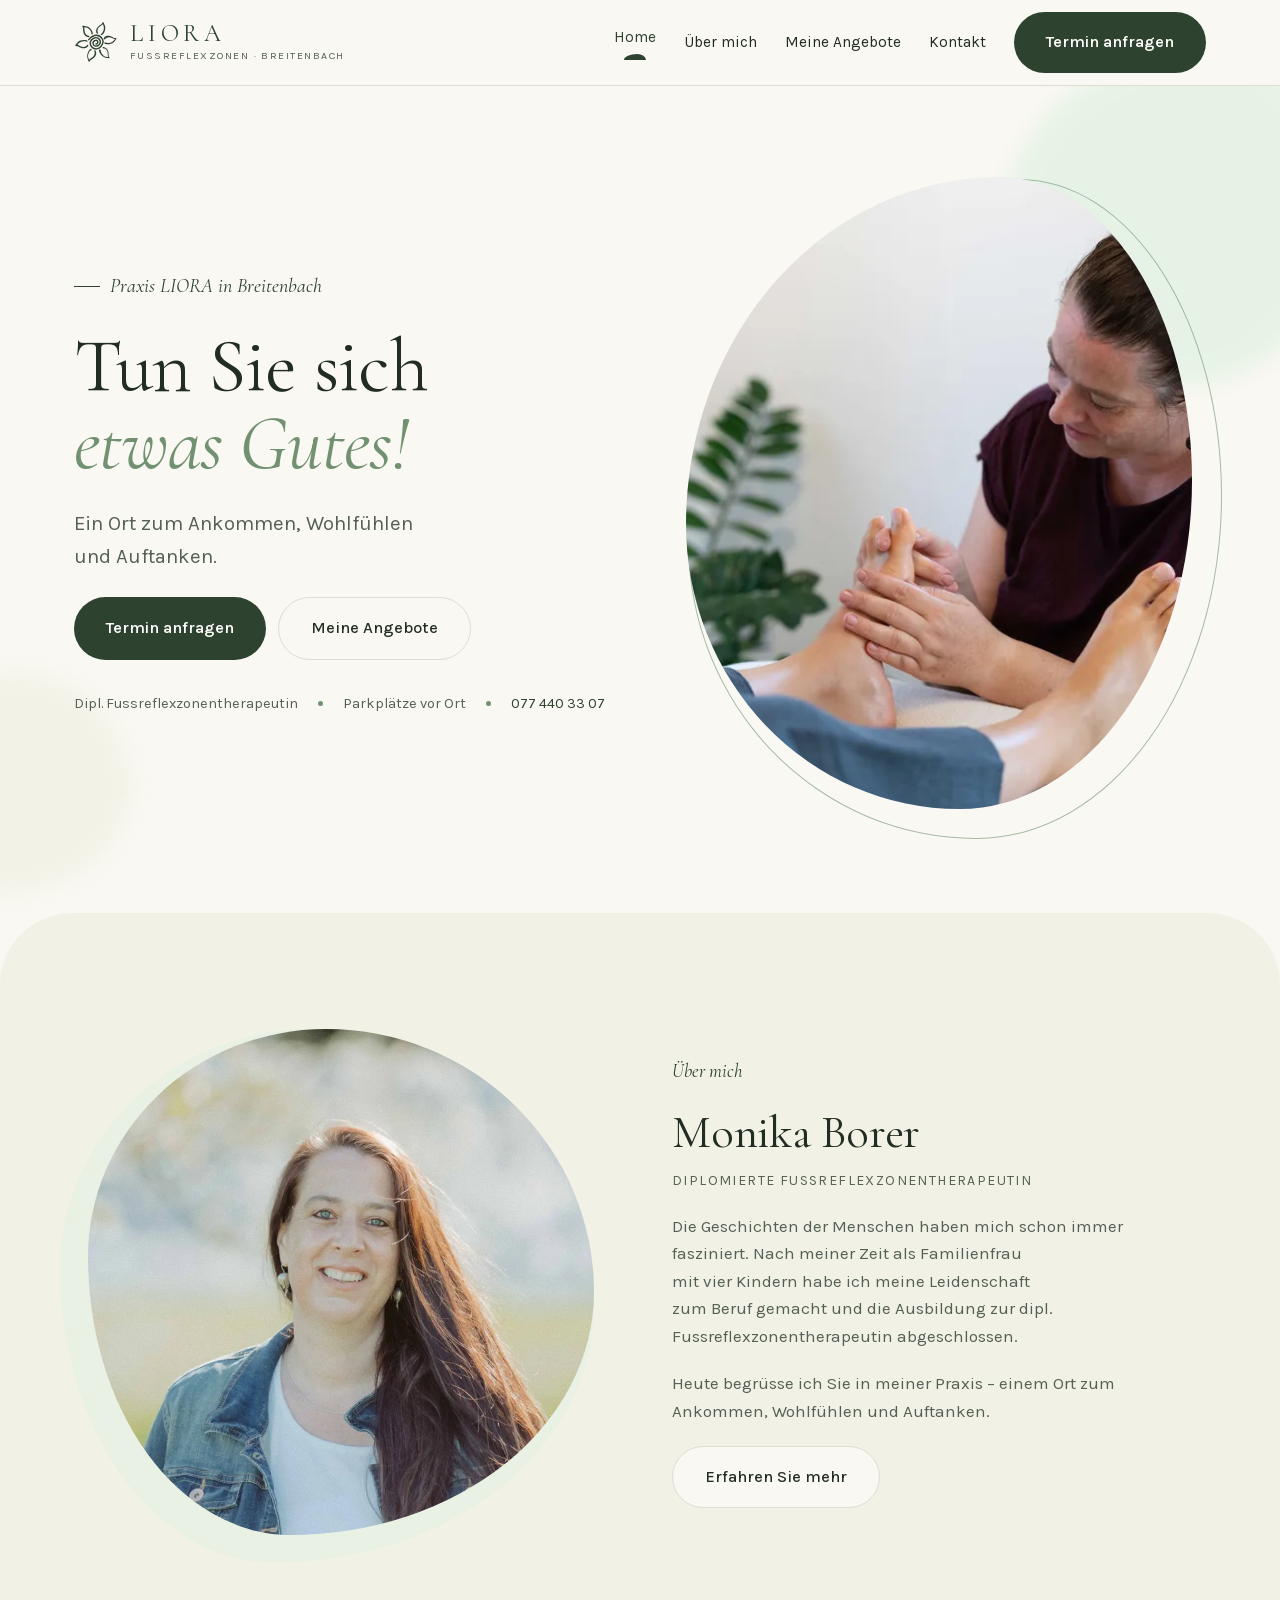
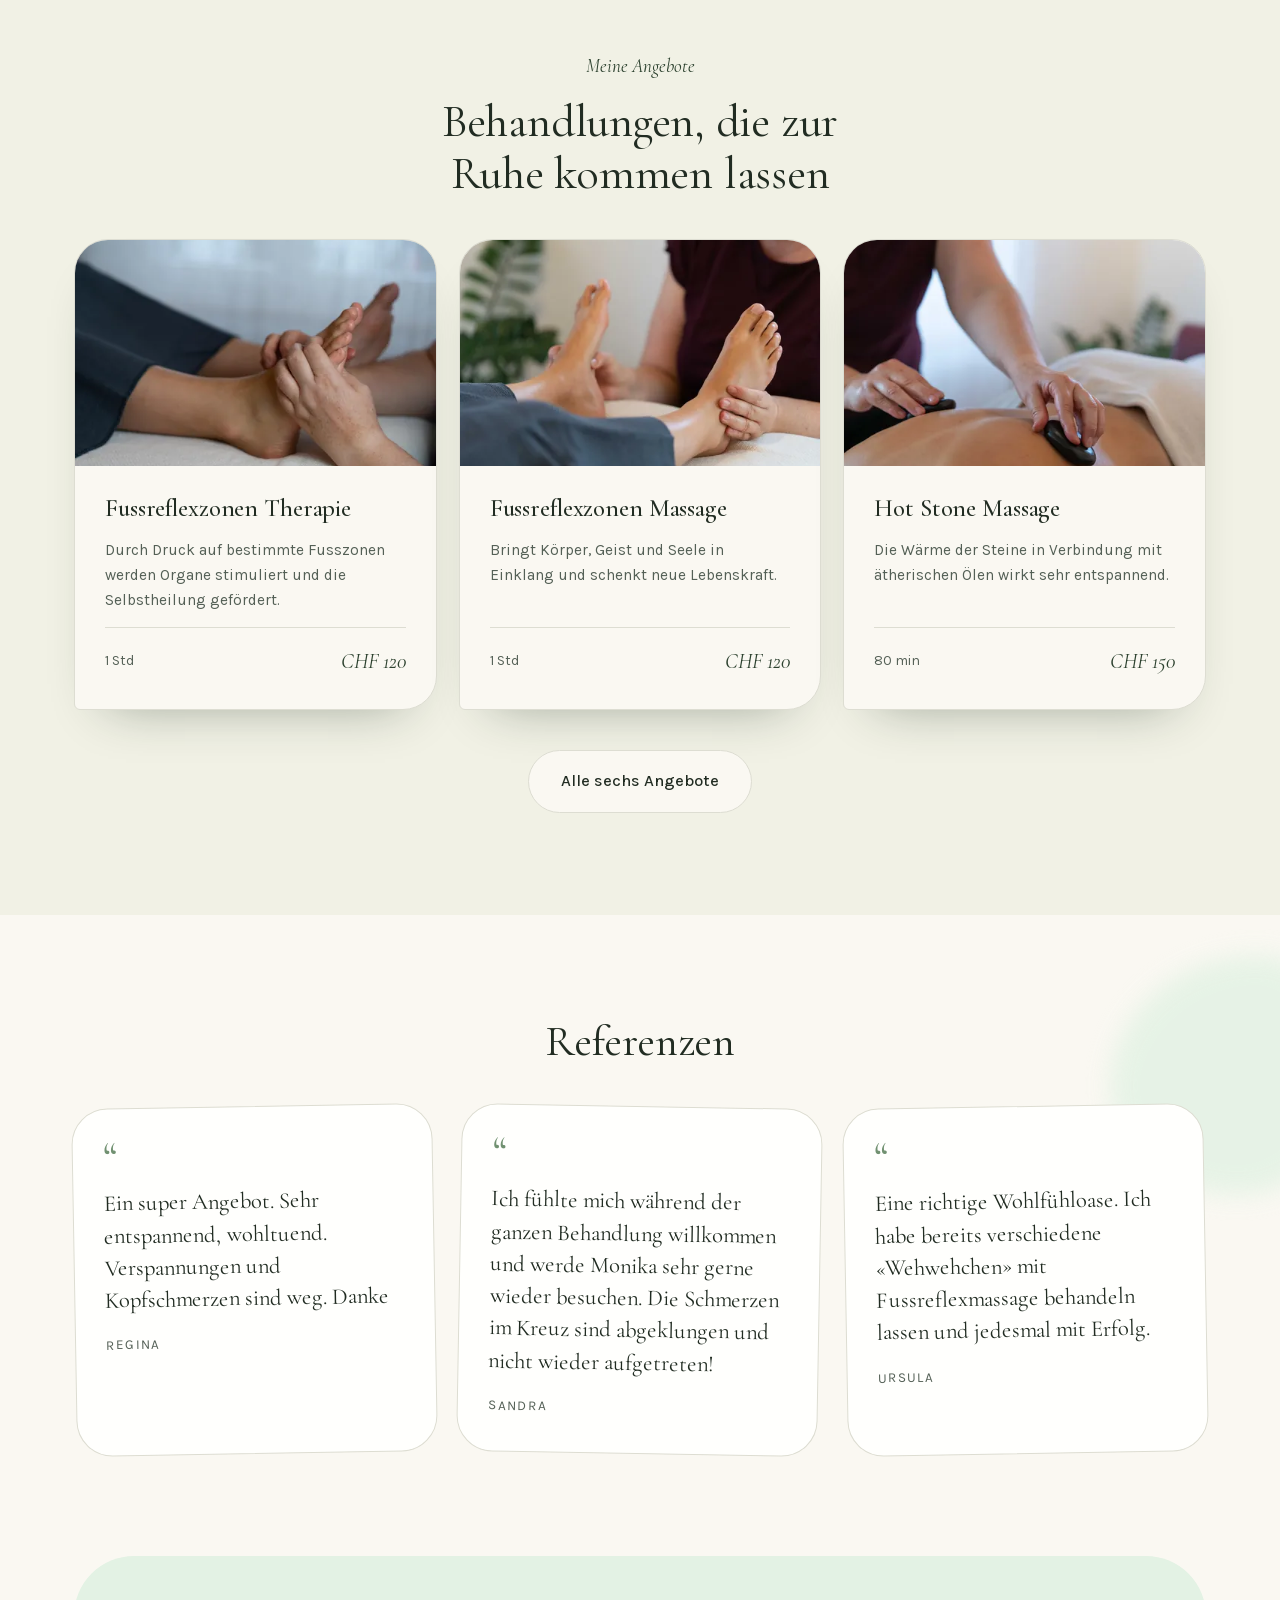
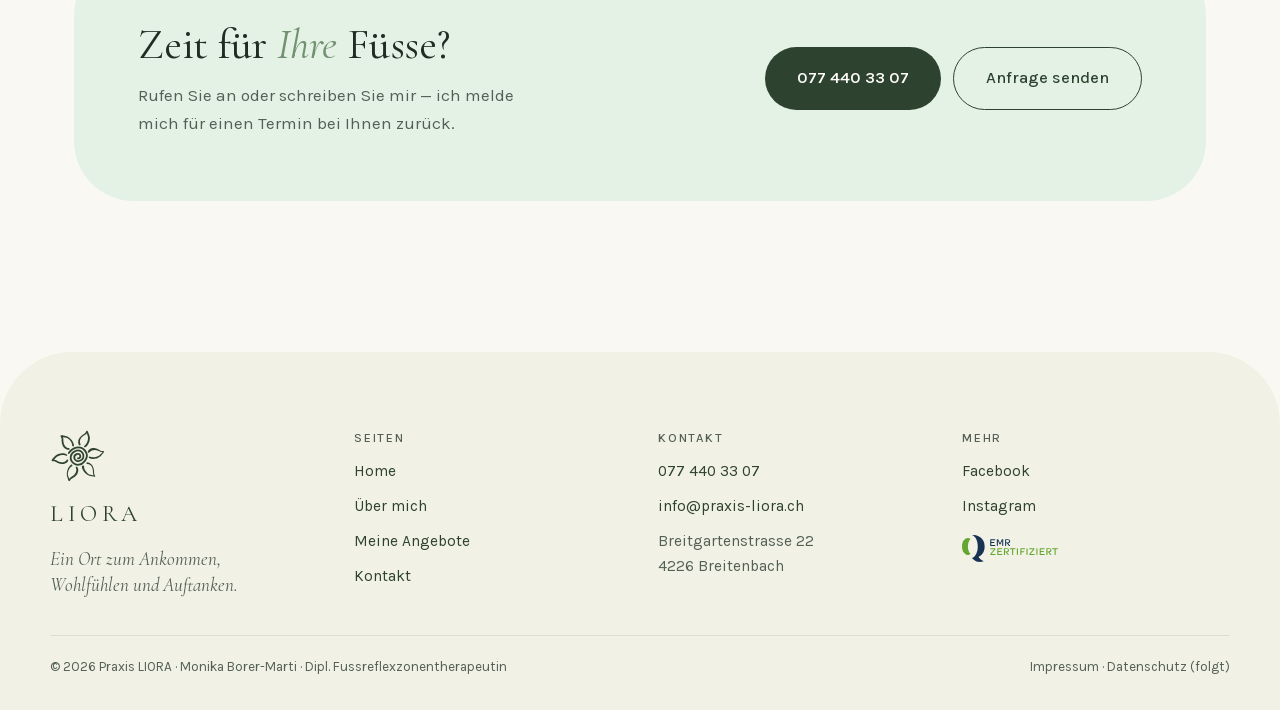
==== index.html @ 57841146 "Website der Praxis LIORA ohne Wix neu aufgebaut Der Designer-Entwurf lag als Prototyp im DC-Format v" ====
<!DOCTYPE html>
<html lang="de-CH" class="no-js">
<head>
<meta charset="utf-8">
<meta name="viewport" content="width=device-width, initial-scale=1">
<title>Praxis LIORA · Fussreflexzonentherapie in Breitenbach</title>
<meta name="description" content="Praxis LIORA in Breitenbach — Monika Borer-Marti, dipl. Fussreflexzonentherapeutin. Ein Ort zum Ankommen, Wohlfühlen und Auftanken. Termine nach Vereinbarung.">
<meta name="robots" content="noindex,nofollow"><!-- GO-LIVE: diese Zeile entfernen -->
<link rel="canonical" href="https://www.praxis-liora.ch/">
<meta name="theme-color" content="#faf8f2">
<link rel="icon" href="assets/img/logo-liora.svg" type="image/svg+xml">
<link rel="apple-touch-icon" href="assets/img/logo-liora.svg">

<meta property="og:type" content="website">
<meta property="og:locale" content="de_CH">
<meta property="og:site_name" content="Praxis LIORA">
<meta property="og:title" content="Praxis LIORA · Fussreflexzonentherapie in Breitenbach">
<meta property="og:description" content="Ein Ort zum Ankommen, Wohlfühlen und Auftanken. Monika Borer-Marti, dipl. Fussreflexzonentherapeutin.">
<meta property="og:url" content="https://www.praxis-liora.ch/">
<meta property="og:image" content="https://www.praxis-liora.ch/assets/img/monika-fussreflex-1440.webp">
<meta name="twitter:card" content="summary_large_image">

<link rel="preload" as="font" type="font/woff2" href="assets/fonts/cormorant-garamond-400-latin.woff2" crossorigin>
<link rel="preload" as="font" type="font/woff2" href="assets/fonts/karla-400-latin.woff2" crossorigin>
<link rel="stylesheet" href="assets/css/fonts.css">
<link rel="stylesheet" href="assets/css/styles.css">
<script>document.documentElement.classList.remove('no-js');</script>
<script defer src="assets/js/main.js"></script>

<script type="application/ld+json">
{
  "@context": "https://schema.org",
  "@type": "HealthAndBeautyBusiness",
  "@id": "https://www.praxis-liora.ch/#praxis",
  "name": "Praxis LIORA",
  "description": "Fussreflexzonentherapie und Massage bei Monika Borer-Marti in Breitenbach — ein Ort zum Ankommen, Wohlfühlen und Auftanken.",
  "url": "https://www.praxis-liora.ch/",
  "telephone": "+41774403307",
  "email": "info@praxis-liora.ch",
  "image": "https://www.praxis-liora.ch/assets/img/praxis-liora-1440.webp",
  "logo": "https://www.praxis-liora.ch/assets/img/logo-liora.svg",
  "priceRange": "CHF 60–150",
  "currenciesAccepted": "CHF",
  "address": {
    "@type": "PostalAddress",
    "streetAddress": "Breitgartenstrasse 22",
    "postalCode": "4226",
    "addressLocality": "Breitenbach",
    "addressRegion": "SO",
    "addressCountry": "CH"
  },
  "founder": {
    "@type": "Person",
    "name": "Monika Borer-Marti",
    "jobTitle": "Dipl. Fussreflexzonentherapeutin"
  },
  "sameAs": [
    "https://www.facebook.com/Praxis-LIORA-101033232305832",
    "https://www.instagram.com/praxisliora"
  ],
  "hasOfferCatalog": {
    "@type": "OfferCatalog",
    "name": "Behandlungen",
    "itemListElement": [
      { "@type": "Offer", "itemOffered": { "@type": "Service", "name": "Fussreflexzonen Therapie" }, "price": "120", "priceCurrency": "CHF" },
      { "@type": "Offer", "itemOffered": { "@type": "Service", "name": "Fussreflexzonen Massage" }, "price": "120", "priceCurrency": "CHF" },
      { "@type": "Offer", "itemOffered": { "@type": "Service", "name": "Kinder Fussreflexzonen Therapie" }, "price": "60", "priceCurrency": "CHF" },
      { "@type": "Offer", "itemOffered": { "@type": "Service", "name": "Reflexzonen Therapie" }, "price": "120", "priceCurrency": "CHF" },
      { "@type": "Offer", "itemOffered": { "@type": "Service", "name": "Ohr Akupressur" }, "price": "120", "priceCurrency": "CHF" },
      { "@type": "Offer", "itemOffered": { "@type": "Service", "name": "Hot Stone Massage" }, "price": "150", "priceCurrency": "CHF" }
    ]
  }
}
</script>
</head>
<body>
<a class="skip-link" href="#inhalt">Zum Inhalt springen</a>

<header class="site-header">
  <div class="site-header__bar">
    <a class="brand" href="index.html" aria-label="Praxis LIORA — zur Startseite">
      <img src="assets/img/logo-liora.svg" alt="" width="44" height="44">
      <span>
        <span class="brand__name">LIORA</span>
        <span class="brand__tag">Fussreflexzonen · Breitenbach</span>
      </span>
    </a>

    <button class="nav-toggle" type="button" aria-expanded="false" aria-controls="hauptnavigation" aria-label="Menü öffnen">
      <span></span><span></span><span></span>
    </button>

    <nav class="site-nav" id="hauptnavigation" aria-label="Hauptnavigation">
      <a class="nav-link" href="index.html" aria-current="page">Home</a>
      <a class="nav-link" href="ueber-mich.html">Über mich</a>
      <a class="nav-link" href="angebote.html">Meine Angebote</a>
      <a class="nav-link" href="kontakt.html">Kontakt</a>
      <a class="btn btn--primary" href="kontakt.html">Termin anfragen</a>
    </nav>
  </div>
</header>

<main id="inhalt" class="page-enter">

  <!-- ══════════ Auftakt ══════════ -->
  <section class="section hero">
    <span class="blob blob--fast" style="top:-40px;right:-60px;width:340px;height:340px" aria-hidden="true"></span>
    <span class="blob blob--alt blob--slow" style="bottom:20px;left:-90px;width:220px;height:220px" aria-hidden="true"></span>
    <div class="wrap split">
      <div class="hero__content">
        <span class="eyebrow eyebrow--rule">Praxis LIORA in Breitenbach</span>
        <h1 class="display">Tun Sie sich<br><em class="accent-em">etwas Gutes!</em></h1>
        <p class="lead">Ein Ort zum Ankommen, Wohlfühlen und Auftanken.</p>
        <div class="hero__actions">
          <a class="btn btn--primary" href="kontakt.html">Termin anfragen</a>
          <a class="btn btn--ghost" href="angebote.html">Meine Angebote</a>
        </div>
        <p class="hero__facts">
          <span>Dipl. Fussreflexzonentherapeutin</span>
          <span class="dot" aria-hidden="true"></span>
          <span>Parkplätze vor Ort</span>
          <span class="dot" aria-hidden="true"></span>
          <a href="tel:+41774403307">077 440 33 07</a>
        </p>
      </div>

      <div class="framed framed--portrait">
        <picture>
          <source type="image/webp" sizes="(min-width:960px) 508px, calc(100vw - 76px)"
            srcset="assets/img/monika-fussreflex-480.webp 480w, assets/img/monika-fussreflex-960.webp 960w, assets/img/monika-fussreflex-1440.webp 1440w, assets/img/monika-fussreflex-1920.webp 1920w">
          <img src="assets/img/monika-fussreflex-960.jpg" width="960" height="640" fetchpriority="high" decoding="async"
            alt="Monika Borer-Marti behandelt mit beiden Händen den Fuss einer Klientin">
        </picture>
      </div>
    </div>
  </section>

  <!-- ══════════ Salbeiband: Über mich + Angebote ══════════ -->
  <div class="band">
    <section class="section">
      <div class="wrap split">
        <div class="framed framed--alt framed--square">
          <picture>
            <source type="image/webp" sizes="(min-width:960px) 508px, calc(100vw - 72px)"
              srcset="assets/img/monika-portraet-480.webp 480w, assets/img/monika-portraet-960.webp 960w, assets/img/monika-portraet-1440.webp 1440w">
            <img src="assets/img/monika-portraet-960.jpg" width="960" height="1440" loading="lazy" decoding="async"
              alt="Porträt von Monika Borer-Marti">
          </picture>
        </div>
        <div class="stack" style="gap:20px">
          <span class="eyebrow">Über mich</span>
          <h2 class="heading">Monika Borer</h2>
          <p class="role">Diplomierte Fussreflexzonentherapeutin</p>
          <p class="prose">Die Geschichten der Menschen haben mich schon immer fasziniert. Nach meiner Zeit als Familienfrau mit vier Kindern habe ich meine Leidenschaft zum Beruf gemacht und die Ausbildung zur dipl. Fussreflexzonentherapeutin abgeschlossen.</p>
          <p class="prose">Heute begrüsse ich Sie in meiner Praxis – einem Ort zum Ankommen, Wohlfühlen und Auftanken.</p>
          <a class="btn btn--ghost" href="ueber-mich.html" style="align-self:flex-start">Erfahren Sie mehr</a>
        </div>
      </div>
    </section>

    <section class="section section--flush-top">
      <div class="wrap stack" style="gap:40px">
        <div class="stack" style="gap:14px;align-items:center;text-align:center">
          <span class="eyebrow">Meine Angebote</span>
          <h2 class="heading" style="max-width:26ch">Behandlungen, die zur Ruhe kommen lassen</h2>
        </div>

        <div class="grid-cards">
          <article class="card">
            <picture>
              <source type="image/webp" sizes="(min-width:1024px) 362px, (min-width:640px) 45vw, calc(100vw - 48px)"
                srcset="assets/img/fussreflex-detail-480.webp 480w, assets/img/fussreflex-detail-960.webp 960w, assets/img/fussreflex-detail-1440.webp 1440w">
              <img class="card__media" src="assets/img/fussreflex-detail-960.jpg" width="960" height="640" loading="lazy" decoding="async"
                alt="Hände, die gezielt eine Zone am Fuss behandeln">
            </picture>
            <div class="card__body">
              <h3 class="card__title">Fussreflexzonen Therapie</h3>
              <p class="card__text">Durch Druck auf bestimmte Fusszonen werden Organe stimuliert und die Selbstheilung gefördert.</p>
              <p class="card__meta">
                <span class="card__duration">1 Std</span>
                <span class="card__price">CHF 120</span>
              </p>
            </div>
          </article>

          <article class="card">
            <picture>
              <source type="image/webp" sizes="(min-width:1024px) 362px, (min-width:640px) 45vw, calc(100vw - 48px)"
                srcset="assets/img/fussreflex-480.webp 480w, assets/img/fussreflex-960.webp 960w, assets/img/fussreflex-1440.webp 1440w">
              <img class="card__media" src="assets/img/fussreflex-960.jpg" width="960" height="640" loading="lazy" decoding="async"
                alt="Fussreflexzonen-Massage in der Praxis LIORA">
            </picture>
            <div class="card__body">
              <h3 class="card__title">Fussreflexzonen Massage</h3>
              <p class="card__text">Bringt Körper, Geist und Seele in Einklang und schenkt neue Lebenskraft.</p>
              <p class="card__meta">
                <span class="card__duration">1 Std</span>
                <span class="card__price">CHF 120</span>
              </p>
            </div>
          </article>

          <article class="card">
            <picture>
              <source type="image/webp" sizes="(min-width:1024px) 362px, (min-width:640px) 45vw, calc(100vw - 48px)"
                srcset="assets/img/hotstone-480.webp 480w, assets/img/hotstone-960.webp 960w, assets/img/hotstone-1440.webp 1440w">
              <img class="card__media" src="assets/img/hotstone-960.jpg" width="960" height="640" loading="lazy" decoding="async"
                alt="Hot-Stone-Massage mit warmen Basaltsteinen">
            </picture>
            <div class="card__body">
              <h3 class="card__title">Hot Stone Massage</h3>
              <p class="card__text">Die Wärme der Steine in Verbindung mit ätherischen Ölen wirkt sehr entspannend.</p>
              <p class="card__meta">
                <span class="card__duration">80 min</span>
                <span class="card__price">CHF 150</span>
              </p>
            </div>
          </article>
        </div>

        <a class="btn btn--ghost" href="angebote.html" style="align-self:center">Alle sechs Angebote</a>
      </div>
    </section>
  </div>

  <!-- ══════════ Referenzen ══════════ -->
  <section class="section">
    <span class="blob" style="top:40px;right:-70px;width:240px;height:240px" aria-hidden="true"></span>
    <div class="wrap stack" style="gap:40px;align-items:center">
      <h2 class="heading heading--sm" style="text-align:center">Referenzen</h2>
      <div class="quotes">
        <figure class="quote">
          <span class="quote__mark" aria-hidden="true">&ldquo;</span>
          <blockquote>Ein super Angebot. Sehr entspannend, wohltuend. Verspannungen und Kopfschmerzen sind weg. Danke</blockquote>
          <figcaption>Regina</figcaption>
        </figure>
        <figure class="quote">
          <span class="quote__mark" aria-hidden="true">&ldquo;</span>
          <blockquote>Ich fühlte mich während der ganzen Behandlung willkommen und werde Monika sehr gerne wieder besuchen. Die Schmerzen im Kreuz sind abgeklungen und nicht wieder aufgetreten!</blockquote>
          <figcaption>Sandra</figcaption>
        </figure>
        <figure class="quote">
          <span class="quote__mark" aria-hidden="true">&ldquo;</span>
          <blockquote>Eine richtige Wohlfühloase. Ich habe bereits verschiedene «Wehwehchen» mit Fussreflexmassage behandeln lassen und jedesmal mit Erfolg.</blockquote>
          <figcaption>Ursula</figcaption>
        </figure>
      </div>
    </div>
  </section>

  <!-- ══════════ Aufforderung ══════════ -->
  <section class="section section--flush-top">
    <div class="wrap">
      <div class="cta">
        <div class="stack" style="gap:14px">
          <h2 class="heading heading--sm">Zeit für <em class="accent-em">Ihre</em> Füsse?</h2>
          <p class="prose" style="max-width:38ch">Rufen Sie an oder schreiben Sie mir — ich melde mich für einen Termin bei Ihnen zurück.</p>
        </div>
        <div class="cta__actions">
          <a class="btn btn--primary" href="tel:+41774403307">077 440 33 07</a>
          <a class="btn btn--outline" href="kontakt.html">Anfrage senden</a>
        </div>
      </div>
    </div>
  </section>

</main>

<footer class="site-footer">
  <div class="site-footer__grid">
    <div class="footer-brand">
      <img src="assets/img/logo-liora.svg" alt="" width="56" height="56">
      <span class="footer-brand__name">LIORA</span>
      <span class="footer-brand__claim">Ein Ort zum Ankommen, Wohlfühlen und Auftanken.</span>
    </div>
    <nav class="footer-col" aria-label="Fusszeilen-Navigation">
      <h2>Seiten</h2>
      <a href="index.html">Home</a>
      <a href="ueber-mich.html">Über mich</a>
      <a href="angebote.html">Meine Angebote</a>
      <a href="kontakt.html">Kontakt</a>
    </nav>
    <div class="footer-col">
      <h2>Kontakt</h2>
      <a href="tel:+41774403307">077 440 33 07</a>
      <a href="mailto:info@praxis-liora.ch">info@praxis-liora.ch</a>
      <span style="color:var(--ink-soft)">Breitgartenstrasse 22<br>4226 Breitenbach</span>
    </div>
    <div class="footer-col">
      <h2>Mehr</h2>
      <a href="https://www.facebook.com/Praxis-LIORA-101033232305832" target="_blank" rel="noopener">Facebook</a>
      <a href="https://www.instagram.com/praxisliora" target="_blank" rel="noopener">Instagram</a>
      <img class="emr" src="assets/img/emr-zertifiziert.svg" alt="EMR zertifiziert" width="96" height="27">
    </div>
  </div>
  <div class="site-footer__base">
    <span>© 2026 Praxis LIORA · Monika Borer-Marti · Dipl. Fussreflexzonentherapeutin</span>
    <span>Impressum · Datenschutz (folgt)</span>
  </div>
</footer>
</body>
</html>
---- assets/css/fonts.css ----
/* Selbst gehostete Schriften — Cormorant Garamond & Karla (SIL Open Font License 1.1).
   Lokal eingebunden: keine Anfragen an Google, keine IP-Übermittlung an Dritte. */

@font-face{
  font-family:'Cormorant Garamond';
  font-style:italic;
  font-weight:400;
  font-display:swap;
  src:url('../fonts/cormorant-garamond-400-italic-latin-ext.woff2') format('woff2');
  unicode-range:U+0100-02BA, U+02BD-02C5, U+02C7-02CC, U+02CE-02D7, U+02DD-02FF, U+0304, U+0308, U+0329, U+1D00-1DBF, U+1E00-1E9F, U+1EF2-1EFF, U+2020, U+20A0-20AB, U+20AD-20C0, U+2113, U+2C60-2C7F, U+A720-A7FF;
}
@font-face{
  font-family:'Cormorant Garamond';
  font-style:italic;
  font-weight:400;
  font-display:swap;
  src:url('../fonts/cormorant-garamond-400-italic-latin.woff2') format('woff2');
  unicode-range:U+0000-00FF, U+0131, U+0152-0153, U+02BB-02BC, U+02C6, U+02DA, U+02DC, U+0304, U+0308, U+0329, U+2000-206F, U+20AC, U+2122, U+2191, U+2193, U+2212, U+2215, U+FEFF, U+FFFD;
}
@font-face{
  font-family:'Cormorant Garamond';
  font-style:italic;
  font-weight:500;
  font-display:swap;
  src:url('../fonts/cormorant-garamond-500-italic-latin-ext.woff2') format('woff2');
  unicode-range:U+0100-02BA, U+02BD-02C5, U+02C7-02CC, U+02CE-02D7, U+02DD-02FF, U+0304, U+0308, U+0329, U+1D00-1DBF, U+1E00-1E9F, U+1EF2-1EFF, U+2020, U+20A0-20AB, U+20AD-20C0, U+2113, U+2C60-2C7F, U+A720-A7FF;
}
@font-face{
  font-family:'Cormorant Garamond';
  font-style:italic;
  font-weight:500;
  font-display:swap;
  src:url('../fonts/cormorant-garamond-500-italic-latin.woff2') format('woff2');
  unicode-range:U+0000-00FF, U+0131, U+0152-0153, U+02BB-02BC, U+02C6, U+02DA, U+02DC, U+0304, U+0308, U+0329, U+2000-206F, U+20AC, U+2122, U+2191, U+2193, U+2212, U+2215, U+FEFF, U+FFFD;
}
@font-face{
  font-family:'Cormorant Garamond';
  font-style:normal;
  font-weight:400;
  font-display:swap;
  src:url('../fonts/cormorant-garamond-400-latin-ext.woff2') format('woff2');
  unicode-range:U+0100-02BA, U+02BD-02C5, U+02C7-02CC, U+02CE-02D7, U+02DD-02FF, U+0304, U+0308, U+0329, U+1D00-1DBF, U+1E00-1E9F, U+1EF2-1EFF, U+2020, U+20A0-20AB, U+20AD-20C0, U+2113, U+2C60-2C7F, U+A720-A7FF;
}
@font-face{
  font-family:'Cormorant Garamond';
  font-style:normal;
  font-weight:400;
  font-display:swap;
  src:url('../fonts/cormorant-garamond-400-latin.woff2') format('woff2');
  unicode-range:U+0000-00FF, U+0131, U+0152-0153, U+02BB-02BC, U+02C6, U+02DA, U+02DC, U+0304, U+0308, U+0329, U+2000-206F, U+20AC, U+2122, U+2191, U+2193, U+2212, U+2215, U+FEFF, U+FFFD;
}
@font-face{
  font-family:'Cormorant Garamond';
  font-style:normal;
  font-weight:500;
  font-display:swap;
  src:url('../fonts/cormorant-garamond-500-latin-ext.woff2') format('woff2');
  unicode-range:U+0100-02BA, U+02BD-02C5, U+02C7-02CC, U+02CE-02D7, U+02DD-02FF, U+0304, U+0308, U+0329, U+1D00-1DBF, U+1E00-1E9F, U+1EF2-1EFF, U+2020, U+20A0-20AB, U+20AD-20C0, U+2113, U+2C60-2C7F, U+A720-A7FF;
}
@font-face{
  font-family:'Cormorant Garamond';
  font-style:normal;
  font-weight:500;
  font-display:swap;
  src:url('../fonts/cormorant-garamond-500-latin.woff2') format('woff2');
  unicode-range:U+0000-00FF, U+0131, U+0152-0153, U+02BB-02BC, U+02C6, U+02DA, U+02DC, U+0304, U+0308, U+0329, U+2000-206F, U+20AC, U+2122, U+2191, U+2193, U+2212, U+2215, U+FEFF, U+FFFD;
}
@font-face{
  font-family:'Cormorant Garamond';
  font-style:normal;
  font-weight:600;
  font-display:swap;
  src:url('../fonts/cormorant-garamond-600-latin-ext.woff2') format('woff2');
  unicode-range:U+0100-02BA, U+02BD-02C5, U+02C7-02CC, U+02CE-02D7, U+02DD-02FF, U+0304, U+0308, U+0329, U+1D00-1DBF, U+1E00-1E9F, U+1EF2-1EFF, U+2020, U+20A0-20AB, U+20AD-20C0, U+2113, U+2C60-2C7F, U+A720-A7FF;
}
@font-face{
  font-family:'Cormorant Garamond';
  font-style:normal;
  font-weight:600;
  font-display:swap;
  src:url('../fonts/cormorant-garamond-600-latin.woff2') format('woff2');
  unicode-range:U+0000-00FF, U+0131, U+0152-0153, U+02BB-02BC, U+02C6, U+02DA, U+02DC, U+0304, U+0308, U+0329, U+2000-206F, U+20AC, U+2122, U+2191, U+2193, U+2212, U+2215, U+FEFF, U+FFFD;
}
@font-face{
  font-family:'Karla';
  font-style:normal;
  font-weight:400;
  font-display:swap;
  src:url('../fonts/karla-400-latin-ext.woff2') format('woff2');
  unicode-range:U+0100-02BA, U+02BD-02C5, U+02C7-02CC, U+02CE-02D7, U+02DD-02FF, U+0304, U+0308, U+0329, U+1D00-1DBF, U+1E00-1E9F, U+1EF2-1EFF, U+2020, U+20A0-20AB, U+20AD-20C0, U+2113, U+2C60-2C7F, U+A720-A7FF;
}
@font-face{
  font-family:'Karla';
  font-style:normal;
  font-weight:400;
  font-display:swap;
  src:url('../fonts/karla-400-latin.woff2') format('woff2');
  unicode-range:U+0000-00FF, U+0131, U+0152-0153, U+02BB-02BC, U+02C6, U+02DA, U+02DC, U+0304, U+0308, U+0329, U+2000-206F, U+20AC, U+2122, U+2191, U+2193, U+2212, U+2215, U+FEFF, U+FFFD;
}
@font-face{
  font-family:'Karla';
  font-style:normal;
  font-weight:500;
  font-display:swap;
  src:url('../fonts/karla-500-latin-ext.woff2') format('woff2');
  unicode-range:U+0100-02BA, U+02BD-02C5, U+02C7-02CC, U+02CE-02D7, U+02DD-02FF, U+0304, U+0308, U+0329, U+1D00-1DBF, U+1E00-1E9F, U+1EF2-1EFF, U+2020, U+20A0-20AB, U+20AD-20C0, U+2113, U+2C60-2C7F, U+A720-A7FF;
}
@font-face{
  font-family:'Karla';
  font-style:normal;
  font-weight:500;
  font-display:swap;
  src:url('../fonts/karla-500-latin.woff2') format('woff2');
  unicode-range:U+0000-00FF, U+0131, U+0152-0153, U+02BB-02BC, U+02C6, U+02DA, U+02DC, U+0304, U+0308, U+0329, U+2000-206F, U+20AC, U+2122, U+2191, U+2193, U+2212, U+2215, U+FEFF, U+FFFD;
}
@font-face{
  font-family:'Karla';
  font-style:normal;
  font-weight:600;
  font-display:swap;
  src:url('../fonts/karla-600-latin-ext.woff2') format('woff2');
  unicode-range:U+0100-02BA, U+02BD-02C5, U+02C7-02CC, U+02CE-02D7, U+02DD-02FF, U+0304, U+0308, U+0329, U+1D00-1DBF, U+1E00-1E9F, U+1EF2-1EFF, U+2020, U+20A0-20AB, U+20AD-20C0, U+2113, U+2C60-2C7F, U+A720-A7FF;
}
@font-face{
  font-family:'Karla';
  font-style:normal;
  font-weight:600;
  font-display:swap;
  src:url('../fonts/karla-600-latin.woff2') format('woff2');
  unicode-range:U+0000-00FF, U+0131, U+0152-0153, U+02BB-02BC, U+02C6, U+02DA, U+02DC, U+0304, U+0308, U+0329, U+2000-206F, U+20AC, U+2122, U+2191, U+2193, U+2212, U+2215, U+FEFF, U+FFFD;
}
---- assets/css/styles.css ----
/* ==========================================================================
   Praxis LIORA — Design-System
   Farben stammen aus der Design-Vorlage (OKLCH-Autorenwerte als Kommentar).
   Ausgeliefert wird Hex: Custom Properties kennen keinen sauberen OKLCH-
   Fallback — ein nicht unterstuetzter Wert macht die nutzende Regel ungueltig.
   ========================================================================== */

:root{
  --bg:#faf8f2;             /* oklch(0.98 0.009 92)  */
  --surface:#fffffd;        /* oklch(1 0.003 92)     */
  --surface-2:#f1f1e5;      /* oklch(0.955 0.016 108)*/
  --ink:#212c22;            /* oklch(0.28 0.024 148) */
  --ink-soft:#546056;       /* oklch(0.475 0.022 150)*/
  --line:#ddddd2;           /* oklch(0.895 0.016 110)*/
  --line-strong:#8b8c81;    /* 3:1 — Rahmen von Bedienelementen (WCAG 1.4.11) */
  --accent:#2d422f;         /* oklch(0.355 0.042 148)*/
  --accent-2:#719171;       /* 3.3:1 — nur Grossschrift und Dekor           */
  --accent-2-text:#547455;  /* 4.95:1 — Salbei in Fliesstextgroesse         */
  --accent-soft:#e3f2e4;    /* oklch(0.945 0.024 148)*/
  --accent-ink:#fdfcf8;     /* oklch(0.99 0.005 92)  */

  --shadow:0 26px 50px -34px rgba(27,46,30,0.45);
  --shadow-lifted:0 32px 60px -32px rgba(27,46,30,0.5);
  --blob:62% 38% 46% 54% / 55% 48% 52% 45%;
  --blob2:47% 53% 60% 40% / 45% 52% 48% 55%;

  --wrap:1180px;
  --gutter:24px;
  --serif:"Cormorant Garamond",Georgia,"Times New Roman",serif;
  --sans:Karla,system-ui,-apple-system,"Segoe UI",sans-serif;
  --ease:cubic-bezier(.22,.61,.36,1);
}

/* ── Reset & Basis ─────────────────────────────────────────────────────── */

*{box-sizing:border-box}
html{-webkit-text-size-adjust:100%}
@media (prefers-reduced-motion:no-preference){html{scroll-behavior:smooth}}

/* Die dekorativen Farbflaechen ragen bewusst ueber den Rand hinaus.
   Beschnitten wird auf beiden Ebenen — sonst waechst das Dokument und es
   entsteht seitliches Scrollen. `clip` bevorzugt: es macht das Element,
   anders als `hidden`, nicht zum Scrollcontainer (sticky bleibt heil). */
html,body{overflow-x:hidden}
@supports (overflow:clip){html,body{overflow-x:clip}}

body{
  margin:0;
  background:var(--bg);
  color:var(--ink);
  font-family:var(--sans);
  font-size:17px;
  line-height:1.62;
  -webkit-font-smoothing:antialiased;
  min-height:100vh;
}

/* height:auto ist zwingend: die width/height-Attribute der Bilder wirken sonst
   als feste CSS-Hoehe und setzen jedes aspect-ratio ausser Kraft. */
img{display:block;max-width:100%;height:auto}
button{font:inherit;color:inherit;background:none;border:0}
input,textarea,select{font:inherit;color:inherit}

h1,h2,h3{
  font-family:var(--serif);
  font-weight:500;
  margin:0;
  text-wrap:balance;
  letter-spacing:-0.005em;
}
p{margin:0;text-wrap:pretty}

a{color:var(--accent);text-decoration:none}
a:hover{
  color:var(--accent-2-text);
  text-decoration:underline;
  text-decoration-thickness:1px;
  text-underline-offset:3px;
}

:focus-visible{outline:2px solid var(--accent);outline-offset:3px;border-radius:6px}

/* Lange Wörter (z. B. „Fussreflexzonentherapeutin") nie überlaufen lassen */
h1,h2,h3,p,li,dd,figcaption,blockquote,label{overflow-wrap:break-word}

.skip-link{
  position:absolute;left:-9999px;top:0;z-index:100;
  background:var(--accent);color:var(--accent-ink);
  padding:14px 22px;border-radius:0 0 14px 0;font-weight:600;
}
.skip-link:focus{left:0;text-decoration:none;color:var(--accent-ink)}

.visually-hidden{
  position:absolute;width:1px;height:1px;padding:0;margin:-1px;
  overflow:hidden;clip:rect(0 0 0 0);white-space:nowrap;border:0;
}

/* ── Layout ───────────────────────────────────────────────────────────── */

.wrap{max-width:var(--wrap);margin:0 auto;padding-inline:var(--gutter)}
.section{padding-block:clamp(56px,8vw,104px);position:relative}
.section--tight{padding-block:clamp(40px,6vw,76px)}
.section--flush-top{padding-top:0}

/* Salbeifarbenes Band mit organisch gerundeter Oberkante */
.band{
  background:var(--surface-2);
  border-radius:clamp(32px,6vw,72px) clamp(32px,6vw,72px) 0 0;
}
.band--flat-bottom{border-radius:clamp(32px,6vw,72px) clamp(32px,6vw,72px) 0 0}

.split{
  display:grid;
  grid-template-columns:repeat(auto-fit,minmax(300px,1fr));
  gap:clamp(36px,5vw,68px);
  align-items:center;
}
.split--top{align-items:start}
.stack{display:flex;flex-direction:column}

/* Dekorative, driftende Farbflächen — rein visuell, nie klickbar */
.blob{
  position:absolute;
  border-radius:var(--blob);
  background:var(--accent-soft);
  filter:blur(12px);
  opacity:.85;
  pointer-events:none;
  z-index:0;
}
.blob--alt{border-radius:var(--blob2);background:var(--surface-2);filter:blur(14px)}
.section > .wrap{position:relative;z-index:1}

/* ── Typografie-Bausteine ─────────────────────────────────────────────── */

.eyebrow{
  font-family:var(--serif);
  font-style:italic;
  font-size:19px;
  color:var(--accent);
  display:block;
}
.eyebrow--rule{display:flex;align-items:center;gap:10px;font-size:20px}
.eyebrow--rule::before{content:"";width:26px;height:1px;background:var(--accent);flex:none}

.display{font-size:clamp(2.9rem,6.4vw,4.8rem);line-height:1.02;letter-spacing:-0.01em;font-weight:400}
.title{font-size:clamp(2.5rem,5vw,3.7rem);line-height:1.05;font-weight:400}
.heading{font-size:clamp(2.1rem,3.6vw,3rem);line-height:1.12;font-weight:400}
.heading--sm{font-size:clamp(2rem,3.4vw,2.7rem)}
/* Ueberschrift innerhalb einer Karte (Formular, Bestaetigung) — klar ueber dem
   Fliesstext, aber untergeordnet gegenueber den Abschnittstiteln. */
.heading--xs{font-size:1.75rem;line-height:1.2}

em.accent,.accent-em{font-style:italic;color:var(--accent-2);font-weight:inherit}

.lead{font-size:clamp(1.1rem,1.6vw,1.3rem);color:var(--ink-soft);line-height:1.6;max-width:36ch}
.prose{color:var(--ink-soft);max-width:50ch}
.role{
  font-size:14px;letter-spacing:.1em;text-transform:uppercase;
  color:var(--ink-soft);margin-top:-8px;
}
.label{font-size:12.5px;letter-spacing:.14em;text-transform:uppercase;color:var(--ink-soft)}

/* ── Buttons ──────────────────────────────────────────────────────────── */

.btn{
  display:inline-flex;align-items:center;justify-content:center;
  border-radius:999px;
  padding:17px 32px;
  font-size:16.5px;
  font-weight:500;
  min-height:52px;
  cursor:pointer;
  text-align:center;
  transition:transform .25s var(--ease),border-color .25s var(--ease),
             background-color .25s var(--ease),color .25s var(--ease),
             box-shadow .25s var(--ease);
}
.btn:hover{text-decoration:none}

.btn--primary{
  background:var(--accent);
  color:var(--accent-ink);
  font-weight:600;
  box-shadow:var(--shadow);
}
.btn--primary:hover{transform:translateY(-2px);box-shadow:var(--shadow-lifted);color:var(--accent-ink)}
.btn--primary:active{transform:translateY(0)}

.btn--ghost{border:1px solid var(--line);color:var(--ink);background:var(--bg)}
.btn--ghost:hover{border-color:var(--accent);color:var(--accent);transform:translateY(-2px)}
.btn--ghost:active{transform:translateY(0)}

.btn--outline{border:1px solid var(--accent);color:var(--accent);background:transparent}
.btn--outline:hover{background:var(--accent);color:var(--accent-ink)}

.btn--sm{padding:13px 23px;font-size:15.5px;min-height:46px}
.btn[disabled],.btn[aria-disabled="true"]{opacity:.6;cursor:not-allowed;transform:none;box-shadow:none}

/* ── Kopfzeile ────────────────────────────────────────────────────────── */

.site-header{
  position:sticky;top:0;z-index:40;
  background:var(--bg);
  border-bottom:1px solid var(--line);
}
.site-header__bar{
  max-width:var(--wrap);margin:0 auto;
  padding:12px var(--gutter);
  display:flex;align-items:center;justify-content:space-between;gap:24px;
}
.brand{display:flex;align-items:center;gap:12px;padding:4px 0}
.brand:hover{text-decoration:none}
.brand img{width:44px;height:44px;flex:none}
.brand__name{
  font-family:var(--serif);font-size:24px;letter-spacing:.2em;
  line-height:1.1;color:var(--accent);display:block;
}
.brand__tag{
  font-size:10.5px;letter-spacing:.14em;text-transform:uppercase;
  color:var(--ink-soft);display:block;
}

.site-nav{display:flex;align-items:center;gap:28px}
.nav-link{
  display:flex;flex-direction:column;align-items:center;gap:4px;
  font-size:15.5px;padding:6px 0;color:var(--ink);
}
.nav-link:hover{color:var(--accent-2-text);text-decoration:none}
/* Organischer Marker unter der aktiven Seite */
.nav-link[aria-current="page"]::after{
  content:"";display:block;width:22px;height:6px;
  border-radius:60% 40% 55% 45% / 100% 100% 0 0;
  background:var(--accent);
}
.nav-link[aria-current="page"]{color:var(--accent)}

.nav-toggle{
  display:none;
  cursor:pointer;
  width:48px;height:48px;
  flex-direction:column;align-items:center;justify-content:center;gap:5px;
  border:1px solid var(--line);border-radius:16px;
}
/* Der mittlere Balken ist verkuerzt und faehrt beim Darueberfahren aus.
   Ueber scaleX statt width: gleiche Wirkung, aber ohne Layout-Neuberechnung. */
.nav-toggle span{display:block;width:20px;height:2px;background:var(--ink);border-radius:2px;transition:transform .2s var(--ease)}
.nav-toggle span:nth-child(2){transform:scaleX(.7)}
.nav-toggle:hover span:nth-child(2){transform:scaleX(1)}

@media (max-width:959px){
  .site-nav{
    display:none;
    position:absolute;left:0;right:0;top:100%;
    flex-direction:column;align-items:stretch;gap:4px;
    background:var(--surface);
    border-top:1px solid var(--line);
    border-bottom:1px solid var(--line);
    padding:16px var(--gutter) 26px;
    box-shadow:var(--shadow);
  }
  .site-header[data-menu="open"] .site-nav{display:flex;animation:fadeUp .25s var(--ease)}
  .nav-toggle{display:flex}
  .nav-link{
    flex-direction:row;justify-content:flex-start;align-items:center;
    font-family:var(--serif);font-size:21px;
    padding:14px 4px;min-height:52px;
    border-bottom:1px solid var(--line);
  }
  .nav-link[aria-current="page"]::after{width:8px;height:8px;border-radius:50%;margin-left:4px}
  .site-nav .btn{margin-top:18px}
}

/* Ohne JavaScript ist der Umschalter wirkungslos — dann Navigation offen zeigen */
.no-js .nav-toggle{display:none}
@media (max-width:959px){
  .no-js .site-nav{display:flex;position:static;box-shadow:none;border-bottom:0;animation:none}
}

/* ── Hero ─────────────────────────────────────────────────────────────── */

.hero{padding-block:clamp(40px,6vw,84px) clamp(56px,7vw,100px)}
.hero__content{display:flex;flex-direction:column;gap:24px}
.hero__actions{display:flex;flex-wrap:wrap;gap:12px}
.hero__facts{
  display:flex;flex-wrap:wrap;gap:10px 20px;padding-top:8px;
  font-size:14.5px;color:var(--ink-soft);align-items:center;
}
.dot{width:5px;height:5px;border-radius:50%;background:var(--accent-2);flex:none}

/* Bild in organischer Form, mit versetzt nachgezeichneter Kontur */
.framed{position:relative;padding:14px}
.framed::before{
  content:"";position:absolute;inset:0;
  border-radius:var(--blob);
  border:1px solid var(--accent-2);
  opacity:.6;transform:translate(16px,16px);
}
.framed--alt::before{
  border:0;border-radius:var(--blob2);
  background:var(--accent-soft);transform:translate(-14px,14px);
}
.framed img{position:relative;width:100%;border-radius:var(--blob);object-fit:cover}
.framed--alt img{border-radius:var(--blob2)}
.framed--portrait img{aspect-ratio:4/5}
.framed--square img{aspect-ratio:1/1;object-position:50% 30%}
.framed--tall img{aspect-ratio:3/4;object-position:50% 35%}

/* ── Karten (Angebote) ────────────────────────────────────────────────── */

.grid-cards{
  display:grid;
  grid-template-columns:repeat(auto-fit,minmax(280px,1fr));
  gap:22px;
}
.grid-cards--wide{grid-template-columns:repeat(auto-fit,minmax(300px,1fr))}

.card{
  background:var(--bg);
  border:1px solid var(--line);
  border-radius:34px 34px 34px 6px;
  overflow:hidden;
  display:flex;flex-direction:column;
  box-shadow:var(--shadow);
  transition:transform .3s var(--ease),box-shadow .3s var(--ease);
  min-width:0;
}
.card:hover{transform:translateY(-5px);box-shadow:var(--shadow-lifted)}
.card--surface{background:var(--surface);border-radius:36px 36px 36px 8px}
.card__media{width:100%;aspect-ratio:16/10;object-fit:cover}
.card__body{padding:28px 30px 30px;display:flex;flex-direction:column;gap:14px;flex:1}
.card--surface .card__body{padding:28px 32px 32px;gap:16px}
.card__title{font-size:1.55rem;line-height:1.2;font-weight:500}
.card--surface .card__title{font-size:1.7rem;line-height:1.18}
.card__text{color:var(--ink-soft);font-size:15.5px;flex:1}
.card--surface .card__text{font-size:16px}
.card__meta{
  display:flex;align-items:center;gap:12px;
  padding-top:16px;border-top:1px solid var(--line);
}
.card__duration{font-size:14px;color:var(--ink-soft)}
.card__price{
  margin-left:auto;
  font-family:var(--serif);font-style:italic;font-size:1.35rem;color:var(--accent);
}
/* Kopfzeile der Detailkarte: Dauer links, Preis als Pille rechts */
.card__head{display:flex;align-items:center;justify-content:space-between;gap:12px}
.card__duration--caps{font-size:13px;letter-spacing:.12em;text-transform:uppercase}
.card__price--pill{
  margin-left:0;
  background:var(--accent-soft);border-radius:999px;padding:7px 16px;
  font-size:1.2rem;white-space:nowrap;
}

/* ── Referenzen ───────────────────────────────────────────────────────── */

.quotes{display:grid;grid-template-columns:repeat(auto-fit,minmax(260px,1fr));gap:24px;width:100%}
.quote{
  margin:0;
  background:var(--surface);
  border:1px solid var(--line);
  border-radius:36px;
  padding:34px 30px;
  display:flex;flex-direction:column;gap:18px;
  transform:rotate(-1deg);
  transition:transform .3s var(--ease),box-shadow .3s var(--ease);
  min-width:0;
}
.quote:nth-child(even){transform:rotate(1deg)}
.quote:hover{transform:rotate(0deg) translateY(-4px);box-shadow:var(--shadow)}
.quote__mark{font-family:var(--serif);font-size:44px;line-height:.6;color:var(--accent-2);speak:never}
.quote blockquote{margin:0;font-family:var(--serif);font-size:1.42rem;line-height:1.42}
.quote figcaption{font-size:13.5px;letter-spacing:.14em;text-transform:uppercase;color:var(--ink-soft)}

/* ── Handlungsaufforderung ────────────────────────────────────────────── */

.cta{
  background:var(--accent-soft);
  border-radius:clamp(32px,5vw,60px);
  padding:clamp(36px,5vw,68px);
  display:grid;grid-template-columns:repeat(auto-fit,minmax(280px,1fr));
  gap:32px;align-items:center;
}
.cta__actions{display:flex;flex-wrap:wrap;gap:12px;justify-content:flex-end}
@media (max-width:719px){.cta__actions{justify-content:flex-start}}

/* ── Werdegang ────────────────────────────────────────────────────────── */

.timeline{
  list-style:none;margin:0;
  padding:0 0 0 30px;
  border-left:1px solid var(--line);
  display:flex;flex-direction:column;gap:24px;
}
.timeline > li{position:relative;display:flex;flex-direction:column;gap:3px}
.timeline > li::before{
  content:"";position:absolute;left:-37px;top:9px;
  width:14px;height:14px;
  border-radius:var(--blob);
  background:var(--surface-2);
  border:2px solid var(--accent-2);
}
.timeline__title{font-family:var(--serif);font-size:1.35rem;line-height:1.3}
.timeline__detail{font-size:14.5px;color:var(--ink-soft)}
/* Ausbildungen eines Jahres — die Namen tragen den Inhalt, nicht das Jahr */
.timeline__items{list-style:none;margin:2px 0 0;padding:0;display:flex;flex-direction:column;gap:3px}
.timeline__items li{font-size:16px;line-height:1.45}
.timeline__items .hours{color:var(--ink-soft);font-size:14.5px}

.aside-stack{display:flex;flex-direction:column;gap:24px}
@media (min-width:960px){.aside-stack{position:sticky;top:110px}}
.aside-img{width:100%;aspect-ratio:3/2;object-fit:cover;border-radius:34px 34px 34px 8px}

.panel{
  background:var(--bg);
  border:1px solid var(--line);
  border-radius:34px 34px 34px 6px;
  padding:30px;
  display:flex;flex-direction:column;gap:16px;
}
.chips{margin:0;padding:0;list-style:none;display:flex;flex-wrap:wrap;gap:10px}
.chips li{
  border:1px solid var(--line);border-radius:999px;
  padding:10px 19px;font-size:15px;background:var(--accent-soft);
}

/* ── Kontakt ──────────────────────────────────────────────────────────── */

.contact-list{margin:0;display:flex;flex-direction:column;gap:20px}
.contact-list > div{display:flex;flex-direction:column;gap:3px}
.contact-list dt{font-size:12.5px;letter-spacing:.14em;text-transform:uppercase;color:var(--ink-soft)}
.contact-list dd{margin:0;font-size:17px;line-height:1.5}
.contact-list dd.big{font-family:var(--serif);font-size:1.5rem}
.contact-list dd.row{display:flex;gap:16px;font-size:16px;flex-wrap:wrap}

/* Anfahrt: verlinkt statt eingebettet — kein Kartendienst lädt ungefragt mit
   und überträgt dabei die IP-Adresse der Besucherin an Dritte. */
.anfahrt{
  min-height:260px;
  background:var(--accent-soft);
  border-radius:clamp(28px,4vw,44px);
  padding:clamp(26px,3.2vw,38px);
  display:flex;flex-direction:column;gap:14px;justify-content:center;
}
.anfahrt__adresse{font-family:var(--serif);font-size:1.6rem;line-height:1.3}
.anfahrt__links{display:flex;flex-wrap:wrap;gap:10px;margin-top:4px}
.anfahrt .btn--ghost{background:var(--surface)}

/* ── Formular ─────────────────────────────────────────────────────────── */

.form-card{
  background:var(--surface);
  border:1px solid var(--line);
  border-radius:40px 40px 40px 10px;
  padding:clamp(26px,3.4vw,40px);
  box-shadow:var(--shadow);
}
.form{display:flex;flex-direction:column;gap:18px}
.field{display:flex;flex-direction:column;gap:7px;font-size:14px;letter-spacing:.04em;color:var(--ink-soft)}
.field .opt{opacity:.7}
.input{
  background:var(--bg);
  border:1px solid var(--line-strong);
  border-radius:16px;
  padding:14px 16px;
  font-size:16.5px;           /* >=16px: verhindert Auto-Zoom in iOS Safari */
  color:var(--ink);
  min-height:50px;
  width:100%;
  transition:border-color .2s var(--ease),box-shadow .2s var(--ease);
}
textarea.input{resize:vertical;min-height:110px}
select.input{
  appearance:none;
  background-image:url("data:image/svg+xml,%3Csvg xmlns='http://www.w3.org/2000/svg' viewBox='0 0 12 8'%3E%3Cpath d='M1 1l5 5 5-5' fill='none' stroke='%23546056' stroke-width='1.6' stroke-linecap='round' stroke-linejoin='round'/%3E%3C/svg%3E");
  background-repeat:no-repeat;
  background-position:right 18px center;
  background-size:12px;
  padding-right:44px;
}
.input:hover{border-color:var(--ink-soft)}
.input:focus{outline:0;border-color:var(--accent);box-shadow:0 0 0 3px var(--accent-soft)}
.input:focus-visible{outline:0}
/* Fehler erst nach einem Absendeversuch zeigen, nicht beim Tippen */
.form.was-submitted .input:invalid{border-color:#9a3412;background:#fef6f2}
.field__error{
  display:none;
  font-size:13.5px;color:#9a3412;letter-spacing:0;
  text-transform:none;
}
.form.was-submitted .field:has(.input:invalid) .field__error{display:block}

.form__note{font-size:13px;color:var(--ink-soft)}
.form__status{
  border-radius:16px;padding:14px 16px;font-size:15px;
  border:1px solid;display:flex;flex-direction:column;gap:8px;
}
.form__status--error{background:#fef6f2;border-color:#e7c3b3;color:#7c2d12}
.form__status[hidden]{display:none}

.form-success{display:flex;flex-direction:column;gap:14px;padding:20px 0}
.form-success[hidden]{display:none}

/* Spam-Falle: für Menschen unsichtbar, für Bots ausfüllbar */
.honeypot{position:absolute;left:-9999px;width:1px;height:1px;overflow:hidden}

/* ── Fusszeile ────────────────────────────────────────────────────────── */

.site-footer{
  background:var(--surface-2);
  border-radius:clamp(32px,6vw,72px) clamp(32px,6vw,72px) 0 0;
  padding:clamp(48px,6vw,80px) var(--gutter) 32px;
  margin-top:clamp(24px,4vw,48px);
}
.site-footer__grid{
  max-width:var(--wrap);margin:0 auto;
  display:grid;grid-template-columns:repeat(auto-fit,minmax(220px,1fr));gap:36px;
}
.site-footer h2{font-size:12.5px;letter-spacing:.14em;text-transform:uppercase;color:var(--ink-soft);font-family:var(--sans);font-weight:500}
.footer-col{display:flex;flex-direction:column;gap:10px;font-size:15.5px}
.footer-brand{display:flex;flex-direction:column;gap:12px}
.footer-brand img{width:56px;height:56px}
.footer-brand__name{font-family:var(--serif);font-size:23px;letter-spacing:.2em;color:var(--accent)}
.footer-brand__claim{
  font-family:var(--serif);font-style:italic;font-size:19px;
  color:var(--ink-soft);max-width:24ch;line-height:1.4;
}
.site-footer__base{
  max-width:var(--wrap);margin:36px auto 0;
  padding-top:20px;border-top:1px solid var(--line);
  font-size:13.5px;color:var(--ink-soft);
  display:flex;flex-wrap:wrap;gap:8px 20px;justify-content:space-between;
}
.emr{width:96px;margin-top:6px;height:auto}

/* ── Bewegung ─────────────────────────────────────────────────────────── */

@keyframes fadeUp{from{opacity:0;transform:translateY(14px)}to{opacity:1;transform:none}}
@keyframes drift{
  0%{transform:translate(0,0) rotate(0deg)}
  50%{transform:translate(10px,-16px) rotate(6deg)}
  100%{transform:translate(0,0) rotate(0deg)}
}
/* Bewusst ohne fill-mode "both": laeuft die Animation nicht (abgeschaltete
   Animationen, Spar-/Fehlerzustaende des Browsers), bleibt der Inhalt sichtbar,
   statt dauerhaft auf opacity:0 zu haengen. Sichtbarkeit darf nie von einer
   Animation abhaengen. */
.page-enter{animation:fadeUp .45s var(--ease)}
.blob{animation:drift 18s ease-in-out infinite}
.blob--slow{animation-duration:22s;animation-direction:reverse}
.blob--fast{animation-duration:16s}

@media (prefers-reduced-motion:reduce){
  *,*::before,*::after{
    animation-duration:.001ms !important;
    animation-iteration-count:1 !important;
    transition-duration:.001ms !important;
  }
}

/* ── Druck ────────────────────────────────────────────────────────────── */

@media print{
  .site-header,.nav-toggle,.blob,.cta,.form-card,.map,.skip-link{display:none !important}
  body{background:#fff;color:#000;font-size:11pt}
  .card,.quote,.panel{box-shadow:none;border:1px solid #ccc;break-inside:avoid}
  a[href^="http"]::after{content:" (" attr(href) ")";font-size:9pt;color:#555}
  .site-footer{background:none;border-top:1px solid #ccc}
}
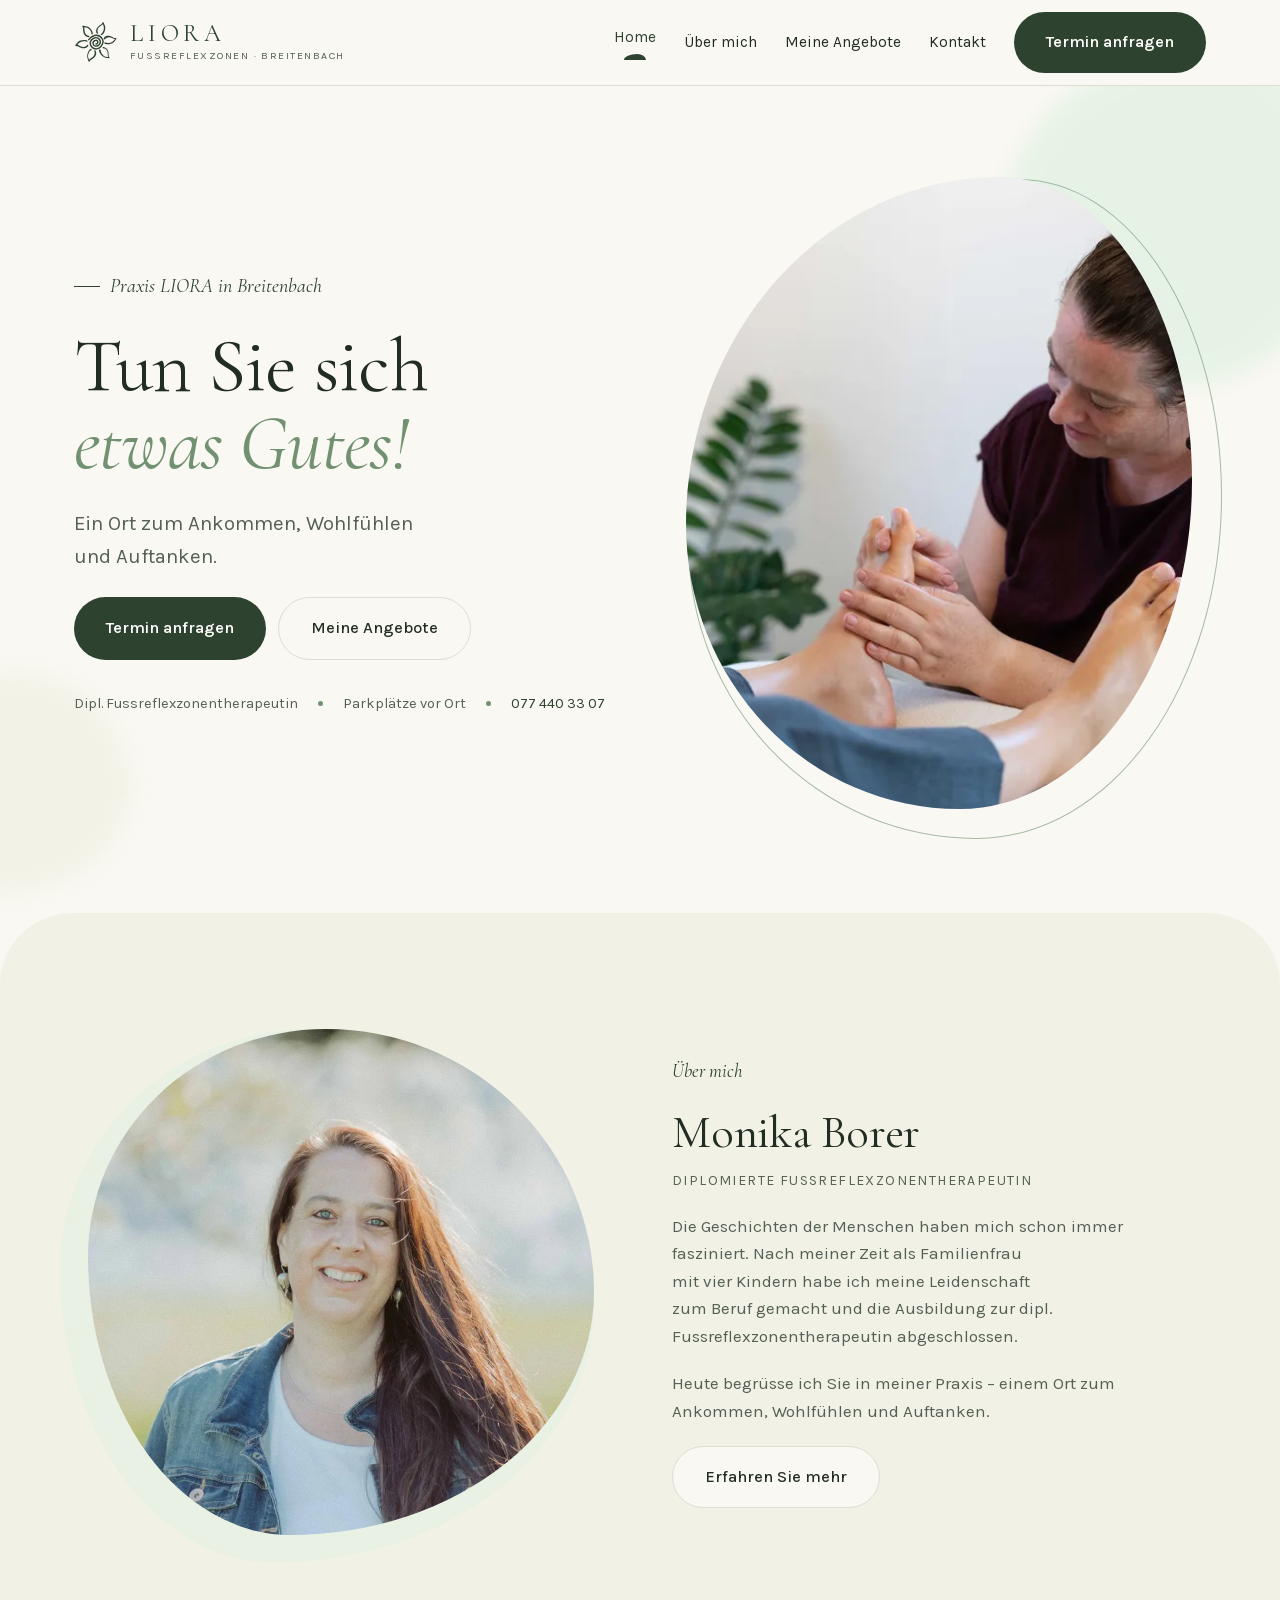
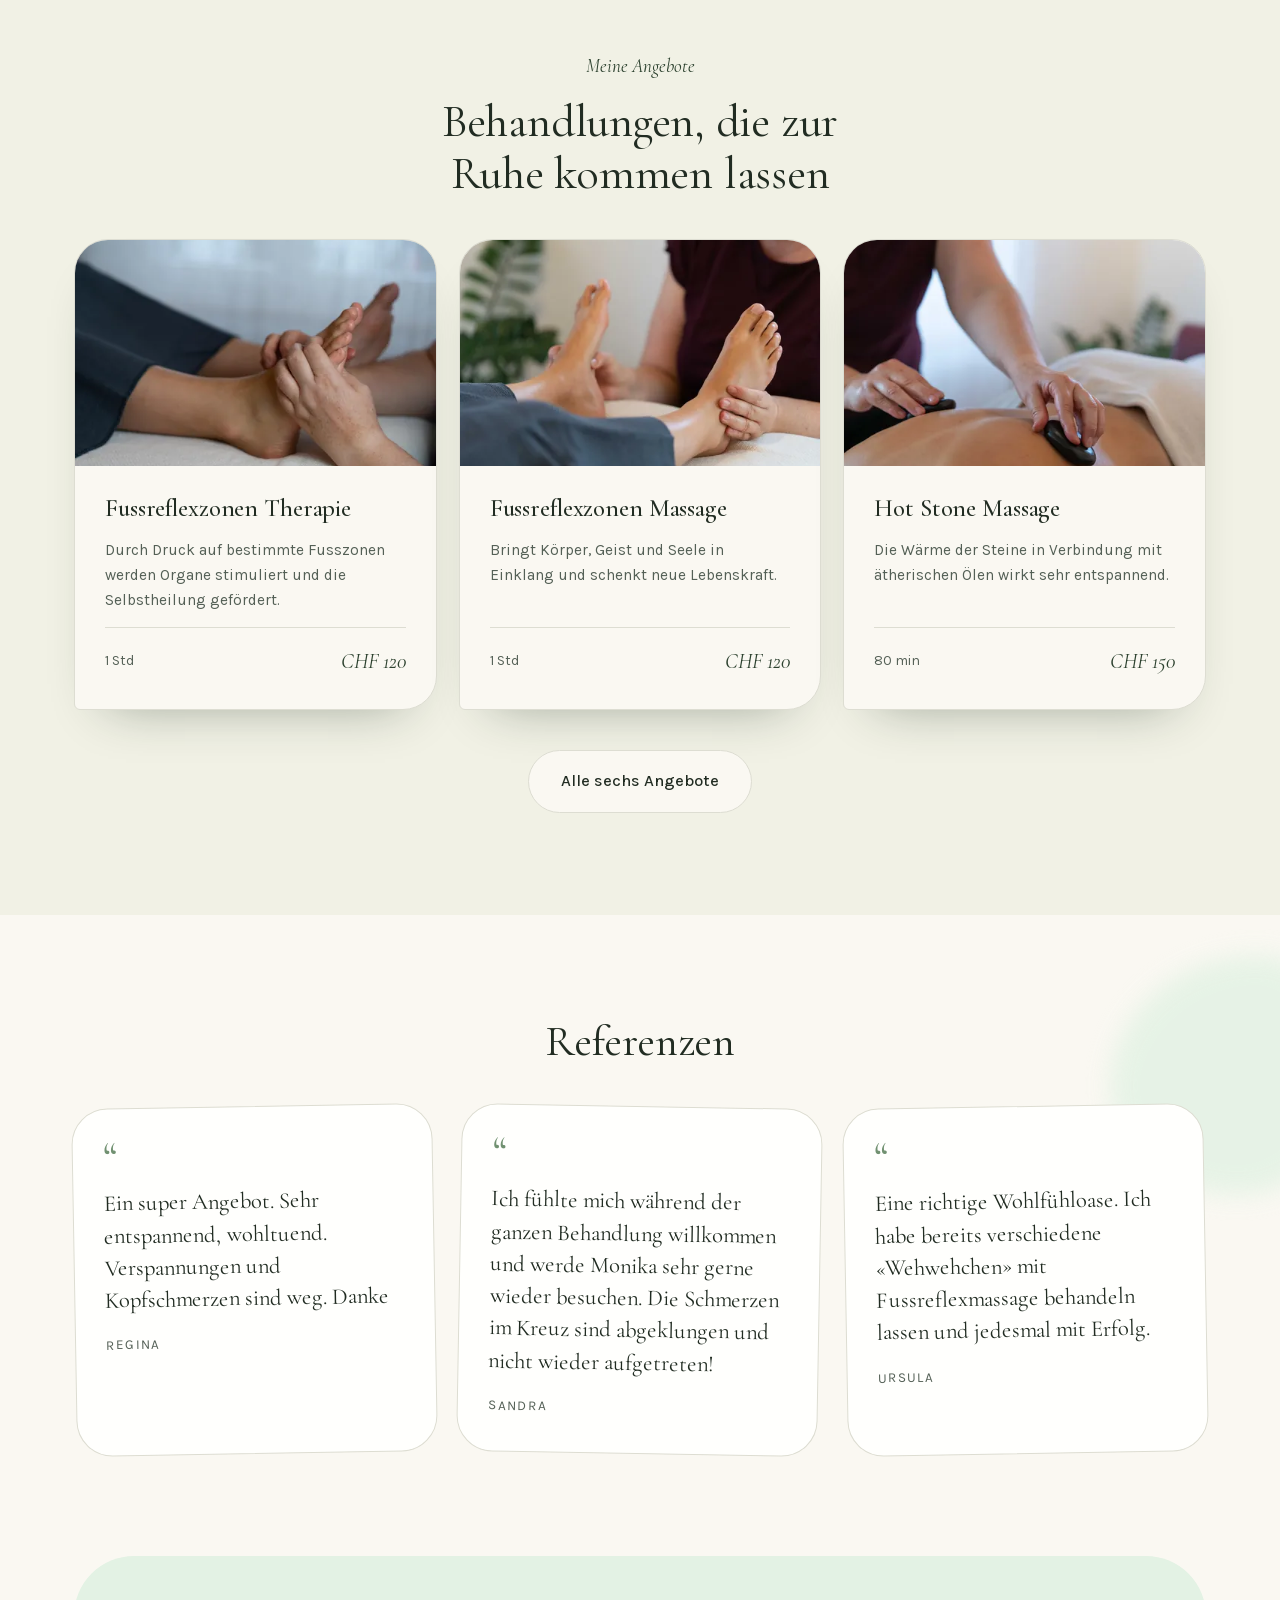
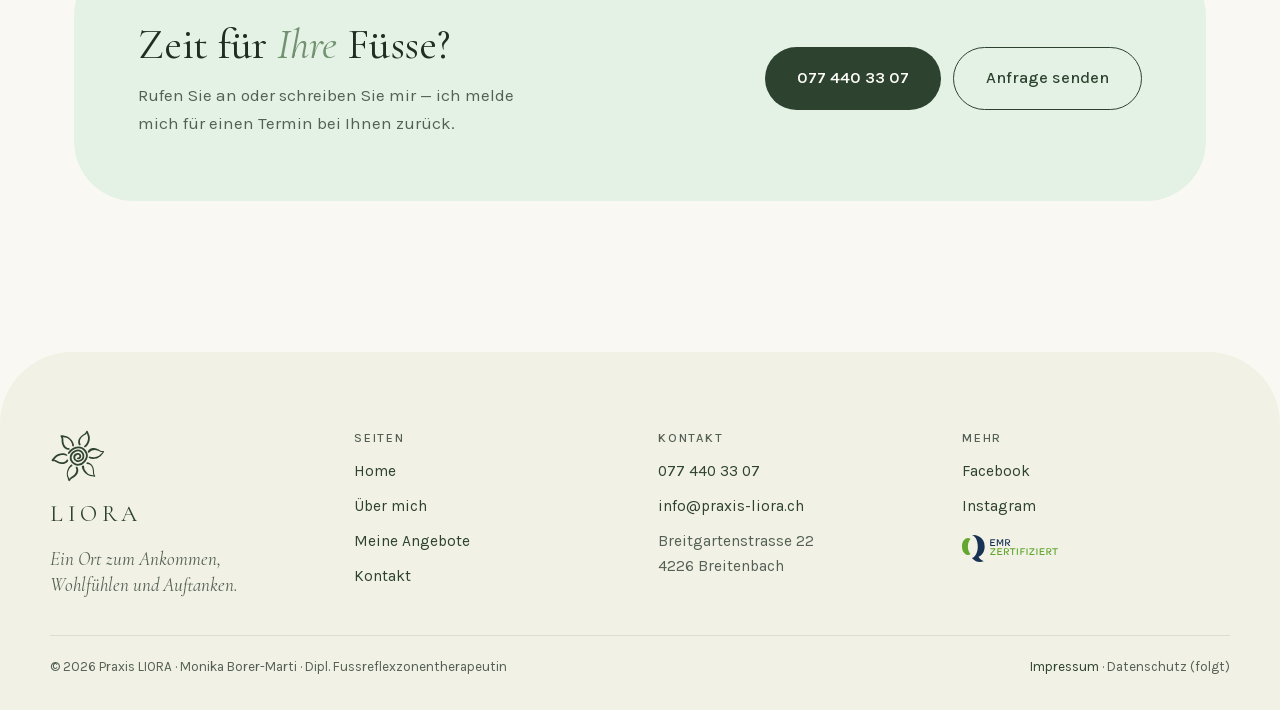
==== commit 5c73a8ec: "Impressum nach schweizerischem Recht ergaenzt Grundlage ist UWG Art. 3 Abs. 1 lit. s: wer Leistungen" ====
--- a/index.html
+++ b/index.html
@@ -295,7 +295,7 @@
   </div>
   <div class="site-footer__base">
     <span>© 2026 Praxis LIORA · Monika Borer-Marti · Dipl. Fussreflexzonentherapeutin</span>
-    <span>Impressum · Datenschutz (folgt)</span>
+    <span><a href="impressum.html">Impressum</a> · Datenschutz (folgt)</span>
   </div>
 </footer>
 </body>
--- a/assets/css/styles.css
+++ b/assets/css/styles.css
@@ -533,6 +533,24 @@
 }
 .emr{width:96px;margin-top:6px;height:auto}
 
+/* ── Rechtstexte ──────────────────────────────────────────────────────── */
+
+.legal{max-width:68ch;display:flex;flex-direction:column;gap:38px}
+.legal > section{display:flex;flex-direction:column;gap:10px}
+.legal h2{font-size:1.45rem;line-height:1.25;font-weight:500}
+.legal p{color:var(--ink-soft)}
+.legal address{font-style:normal;line-height:1.75;color:var(--ink)}
+.legal ul{margin:0;padding-left:1.15em;display:flex;flex-direction:column;gap:5px;color:var(--ink-soft)}
+.legal a{overflow-wrap:anywhere}
+.legal dl{margin:0;display:grid;grid-template-columns:auto 1fr;gap:8px 24px;align-items:baseline}
+.legal dt{color:var(--ink-soft);font-size:14.5px}
+.legal dd{margin:0}
+@media (max-width:479px){
+  .legal dl{grid-template-columns:1fr;gap:2px}
+  .legal dd{margin-bottom:12px}
+}
+.legal .stand{font-size:14.5px;color:var(--ink-soft);border-top:1px solid var(--line);padding-top:20px}
+
 /* ── Bewegung ─────────────────────────────────────────────────────────── */
 
 @keyframes fadeUp{from{opacity:0;transform:translateY(14px)}to{opacity:1;transform:none}}
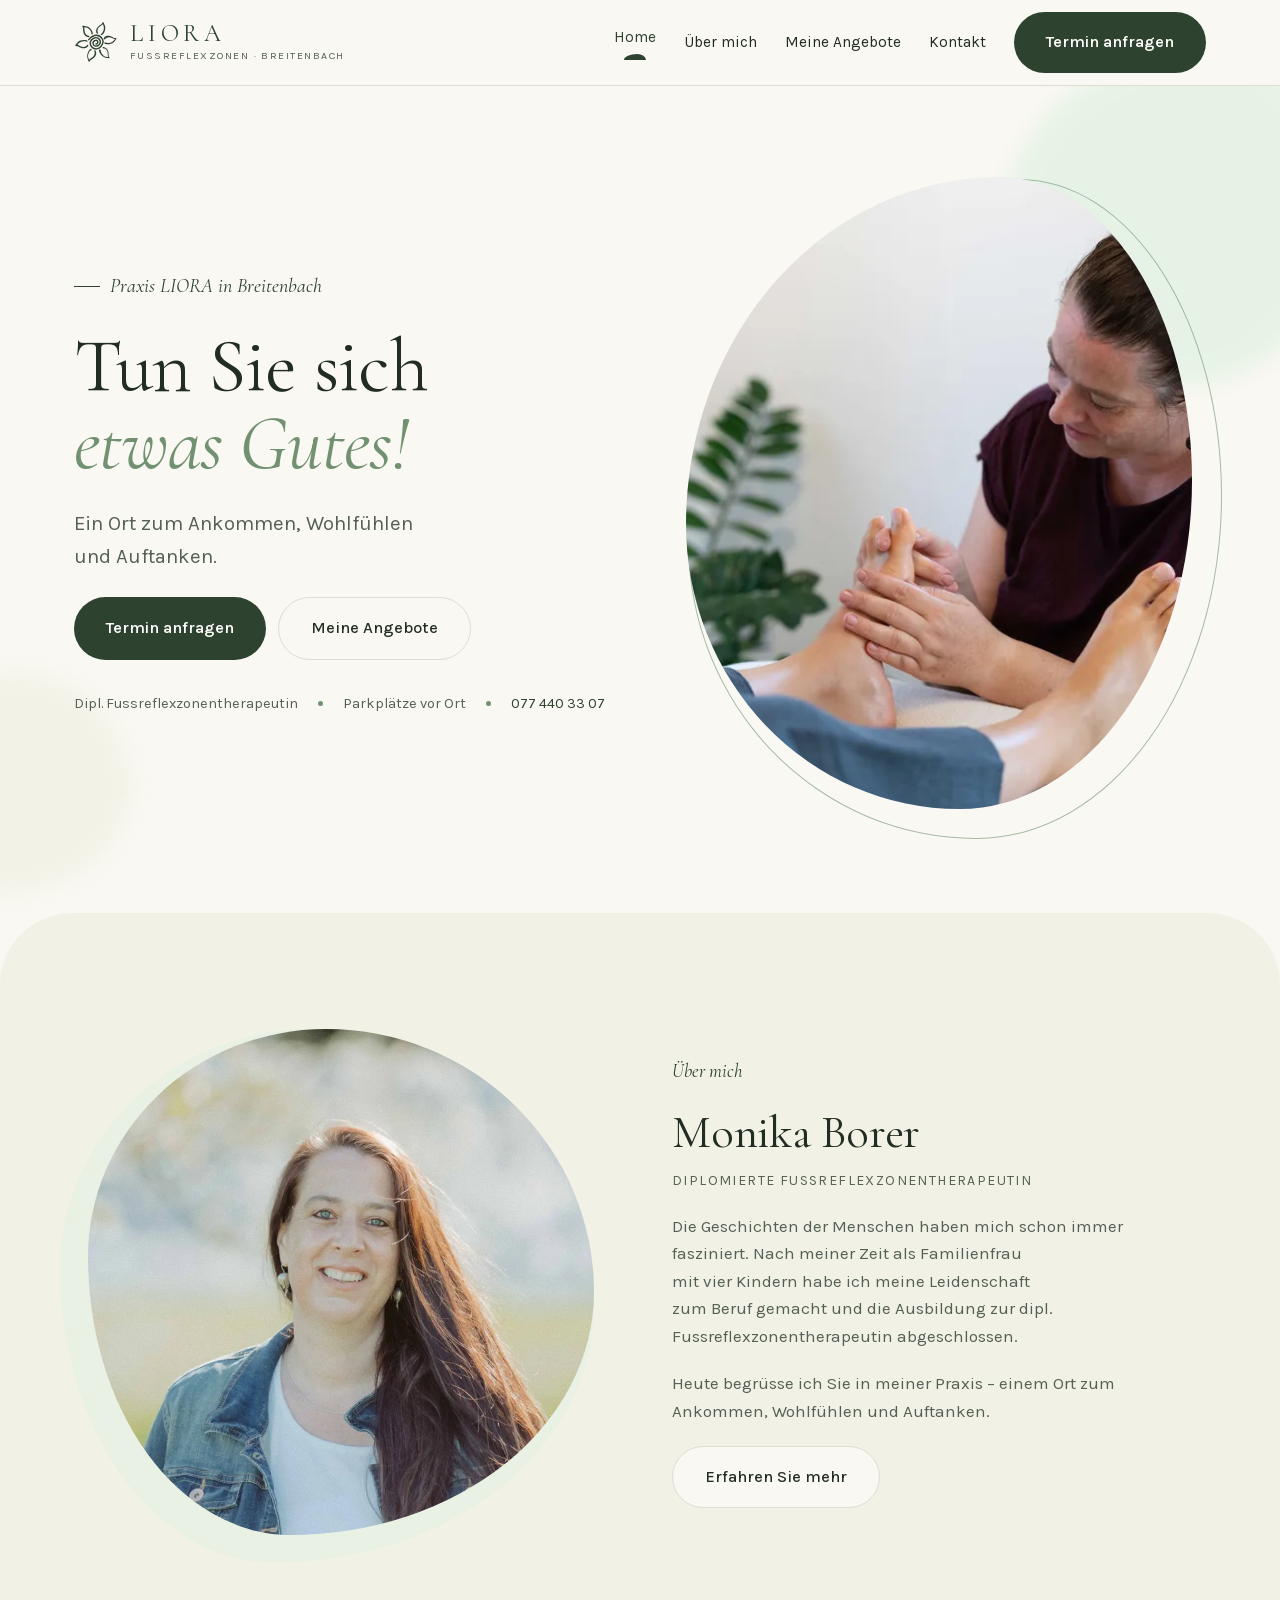
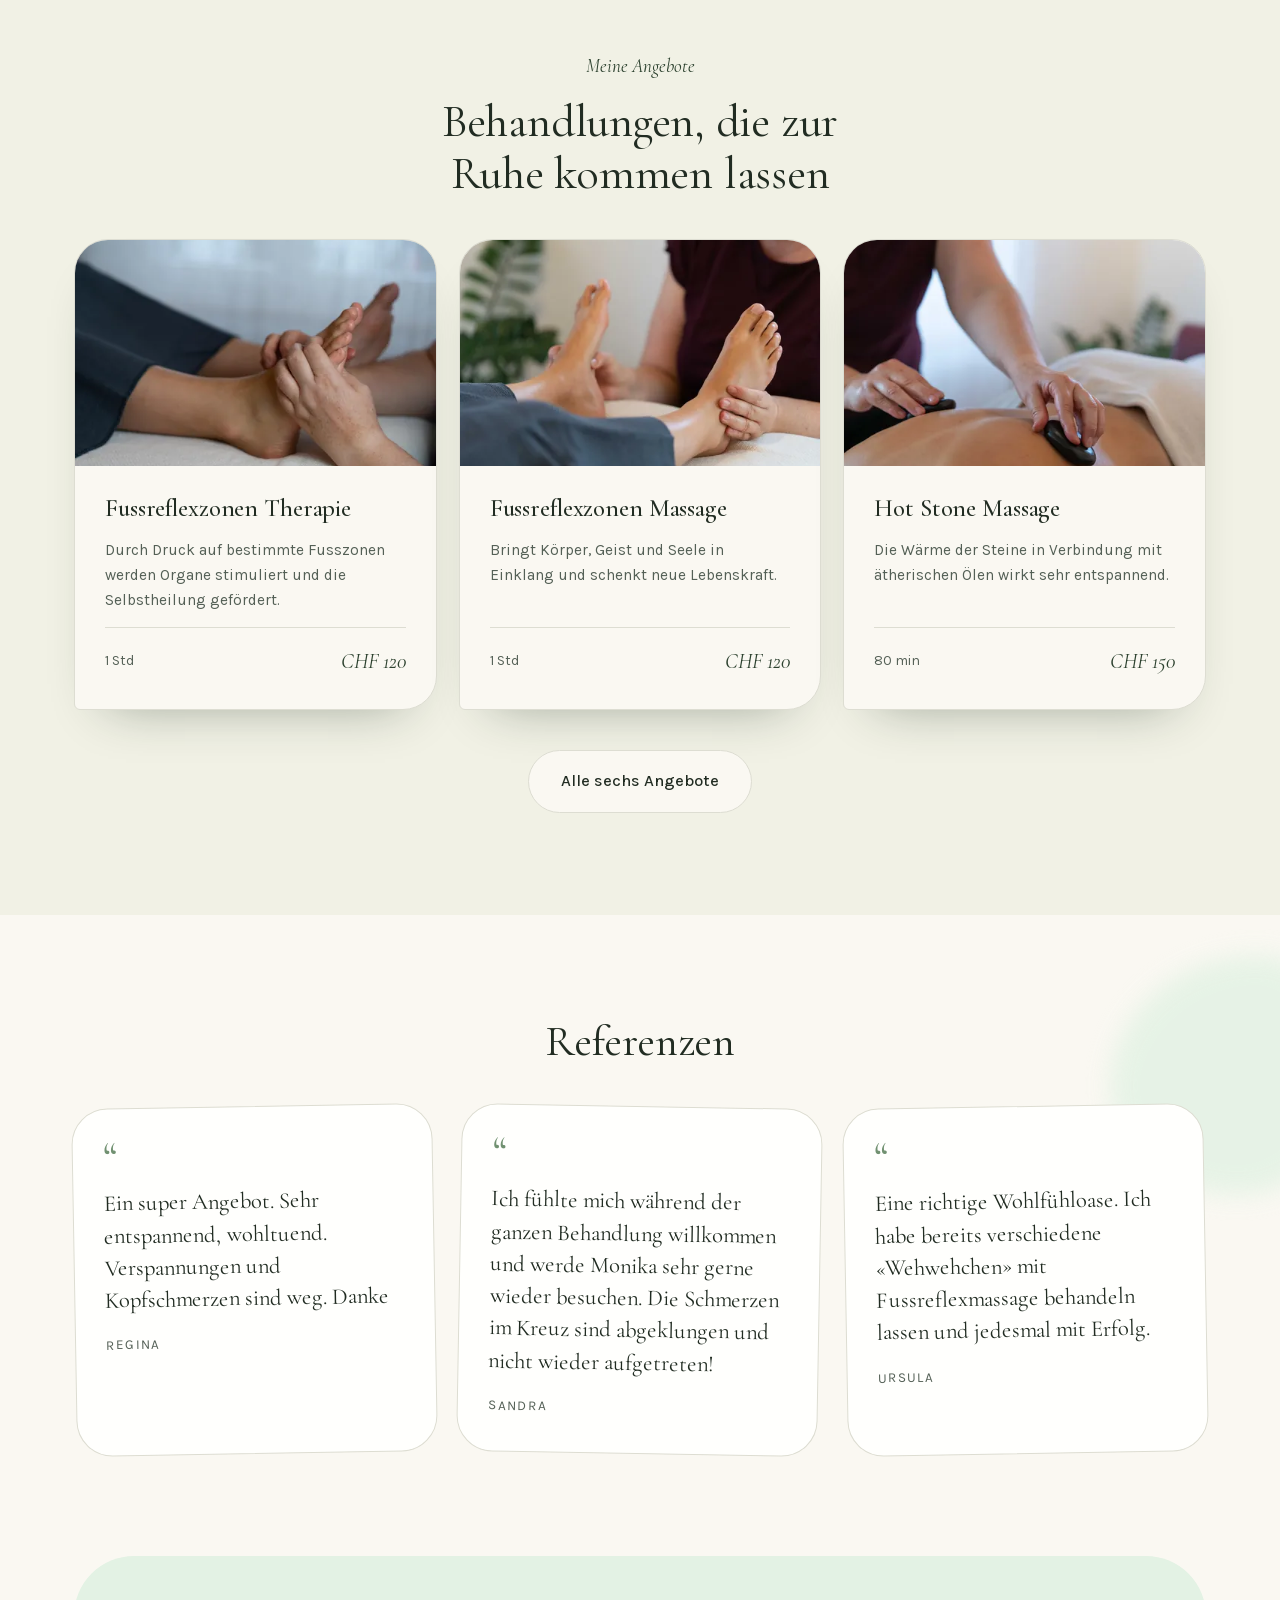
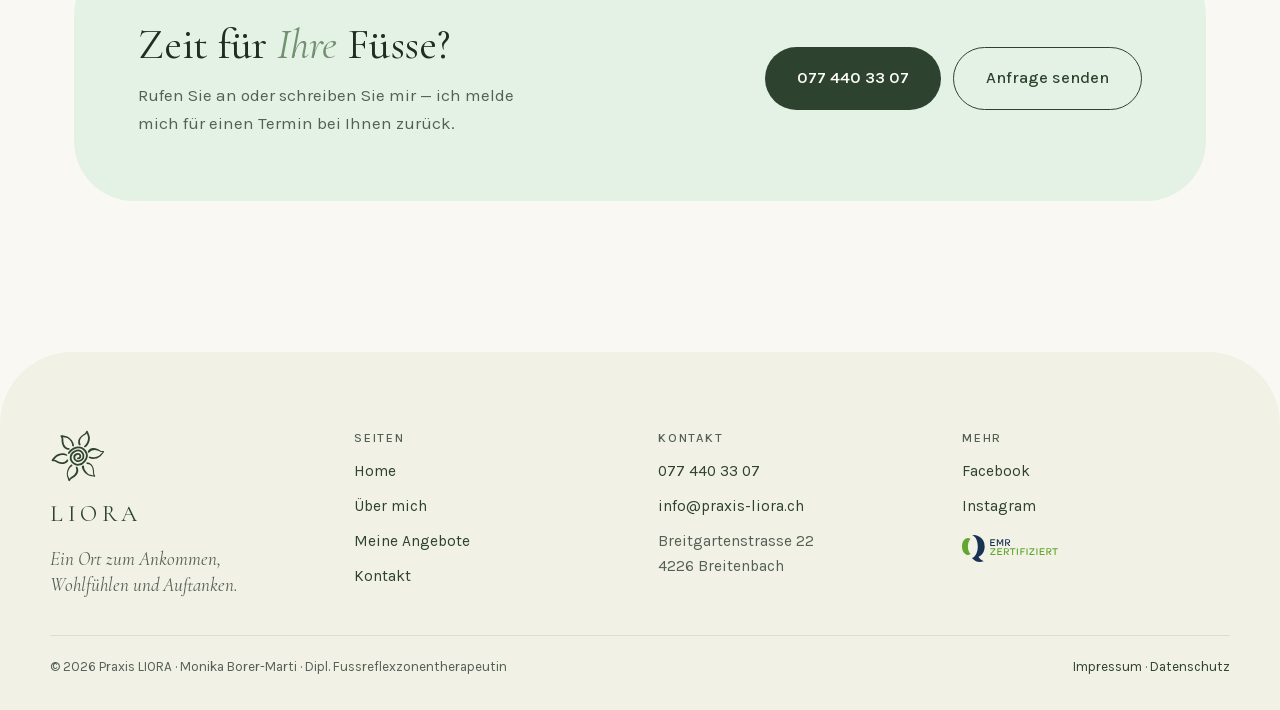
==== commit 73fb9379: "Datenschutzerklaerung ergaenzt Grundlage ist das revidierte DSG. Der Inhalt beschreibt ausschliessli" ====
--- a/index.html
+++ b/index.html
@@ -295,7 +295,7 @@
   </div>
   <div class="site-footer__base">
     <span>© 2026 Praxis LIORA · Monika Borer-Marti · Dipl. Fussreflexzonentherapeutin</span>
-    <span><a href="impressum.html">Impressum</a> · Datenschutz (folgt)</span>
+    <span><a href="impressum.html">Impressum</a> · <a href="datenschutz.html">Datenschutz</a></span>
   </div>
 </footer>
 </body>
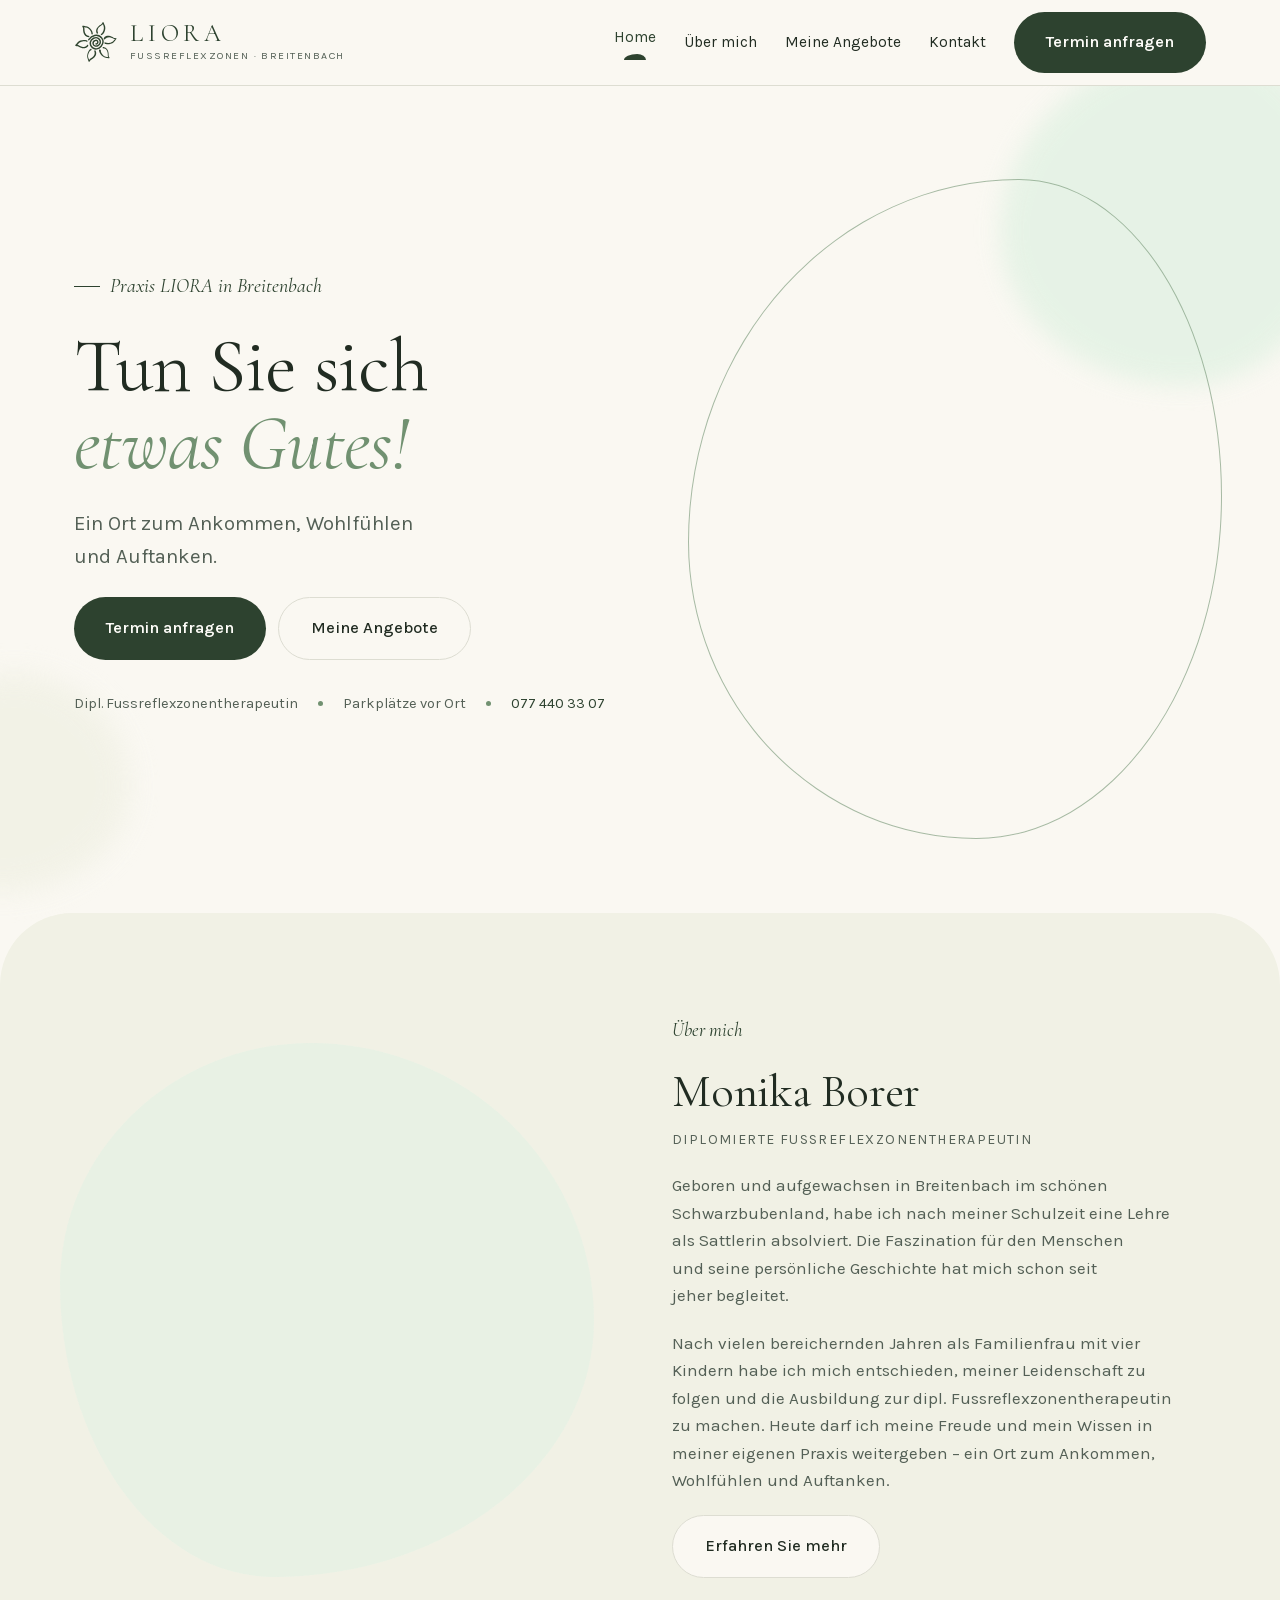
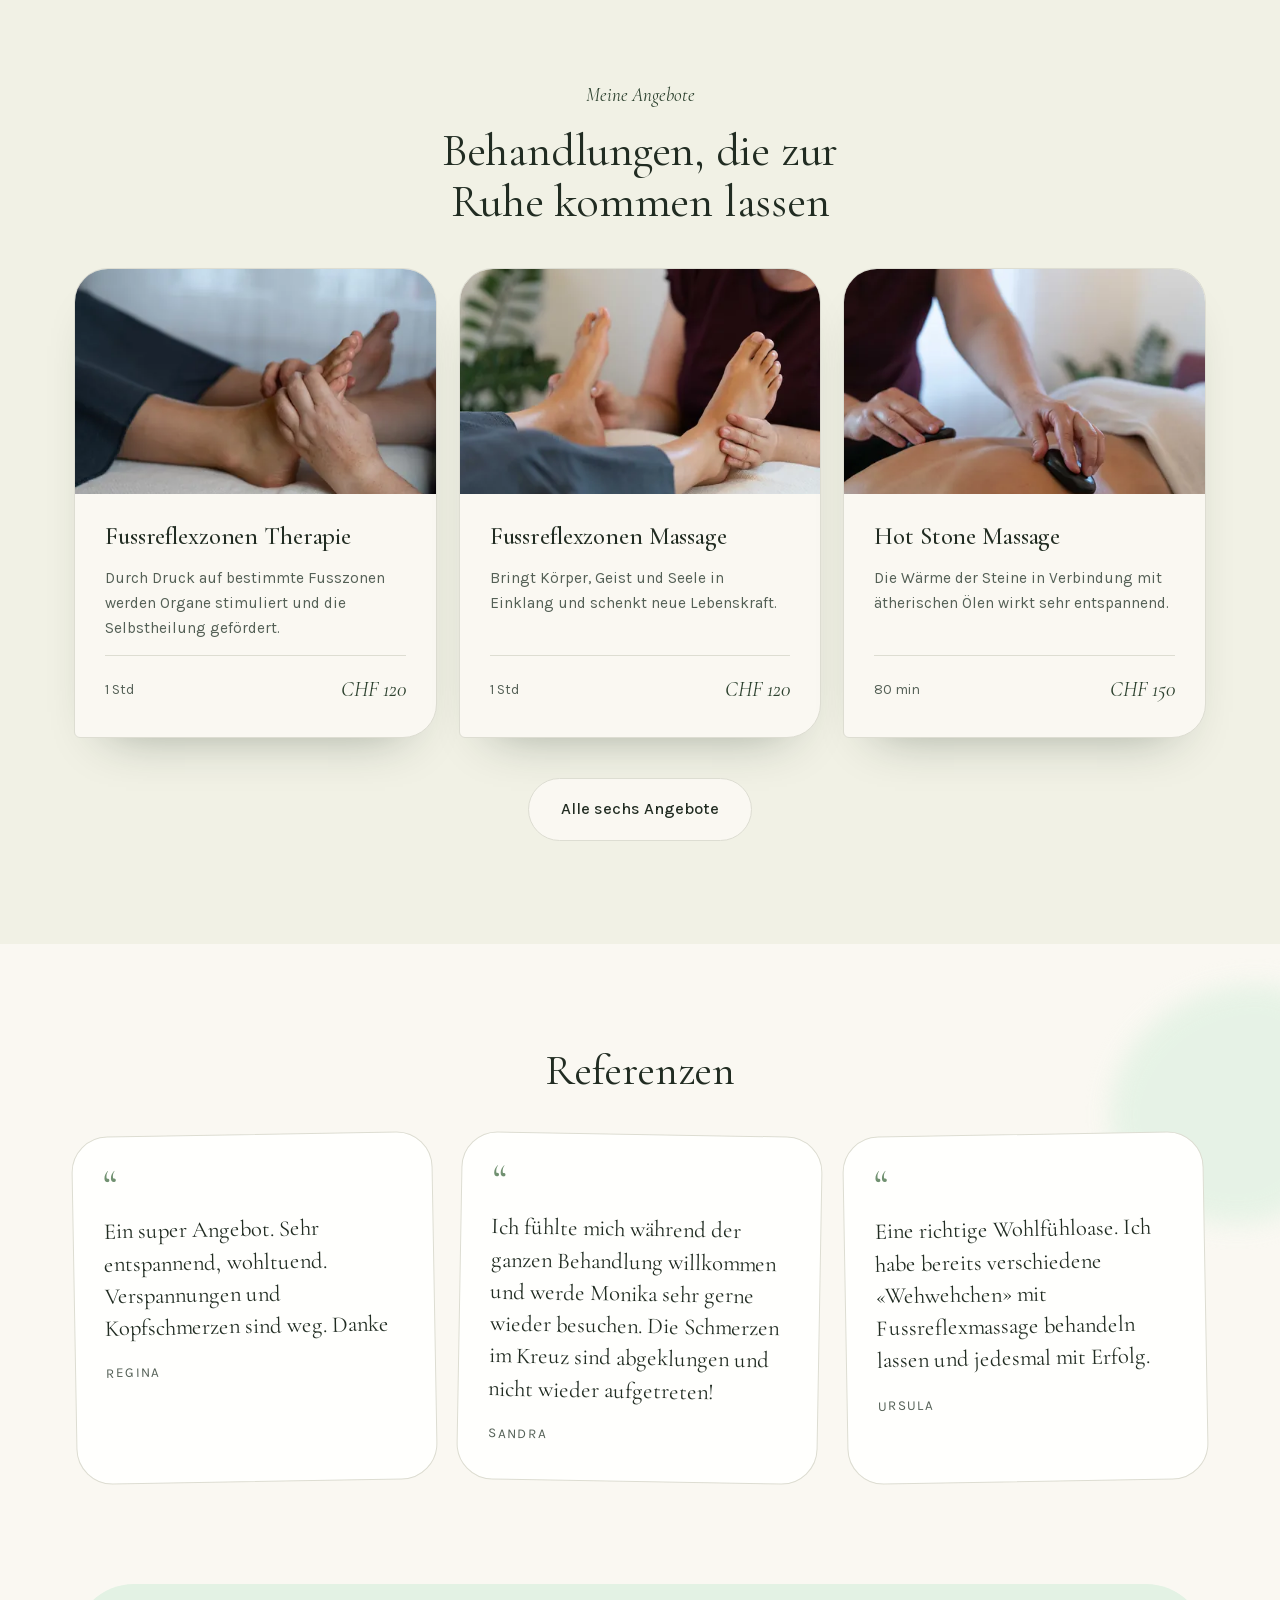
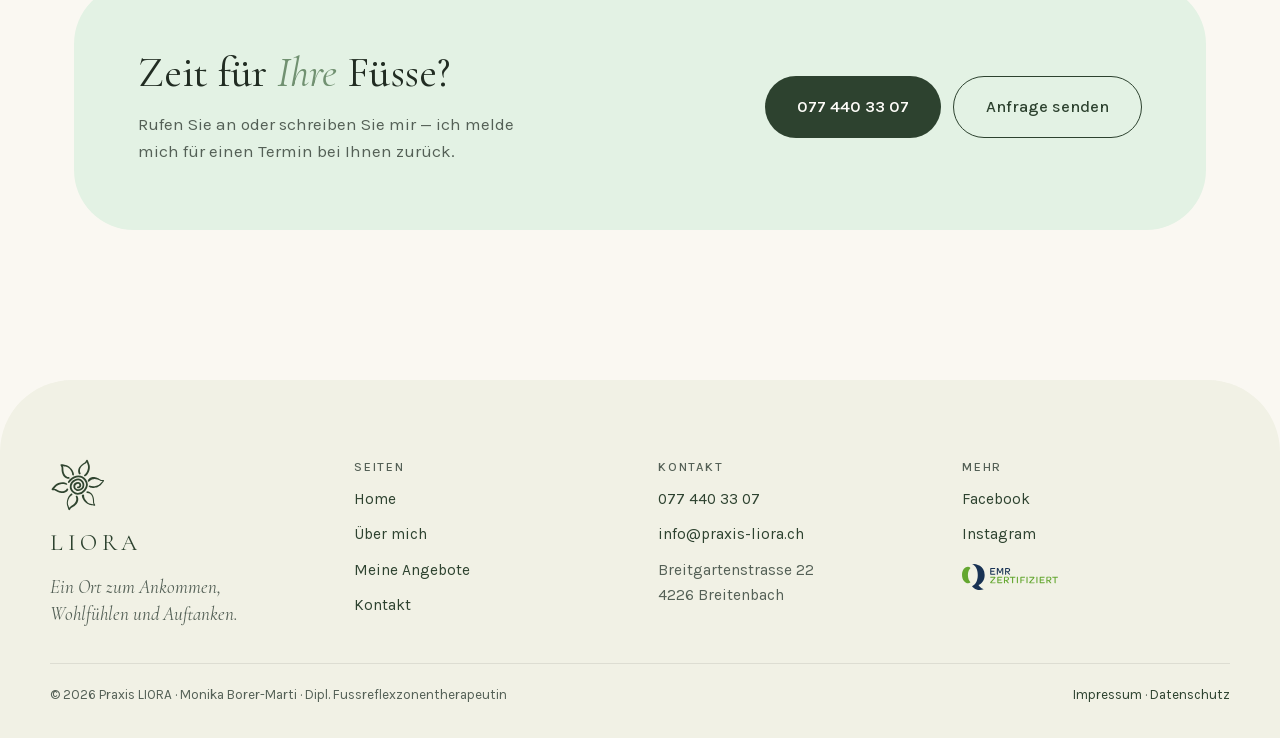
==== commit b6fc46cf: "Biografietext von Monika Borer durch die Fassung der Kundin ersetzt Wortlaut unveraendert uebernomme" ====
--- a/index.html
+++ b/index.html
@@ -151,8 +151,8 @@
           <span class="eyebrow">Über mich</span>
           <h2 class="heading">Monika Borer</h2>
           <p class="role">Diplomierte Fussreflexzonentherapeutin</p>
-          <p class="prose">Die Geschichten der Menschen haben mich schon immer fasziniert. Nach meiner Zeit als Familienfrau mit vier Kindern habe ich meine Leidenschaft zum Beruf gemacht und die Ausbildung zur dipl. Fussreflexzonentherapeutin abgeschlossen.</p>
-          <p class="prose">Heute begrüsse ich Sie in meiner Praxis – einem Ort zum Ankommen, Wohlfühlen und Auftanken.</p>
+          <p class="prose">Geboren und aufgewachsen in Breitenbach im schönen Schwarzbubenland, habe ich nach meiner Schulzeit eine Lehre als Sattlerin absolviert. Die Faszination für den Menschen und seine persönliche Geschichte hat mich schon seit jeher begleitet.</p>
+          <p class="prose">Nach vielen bereichernden Jahren als Familienfrau mit vier Kindern habe ich mich entschieden, meiner Leidenschaft zu folgen und die Ausbildung zur dipl. Fussreflexzonentherapeutin zu machen. Heute darf ich meine Freude und mein Wissen in meiner eigenen Praxis weitergeben – ein Ort zum Ankommen, Wohlfühlen und Auftanken.</p>
           <a class="btn btn--ghost" href="ueber-mich.html" style="align-self:flex-start">Erfahren Sie mehr</a>
         </div>
       </div>
